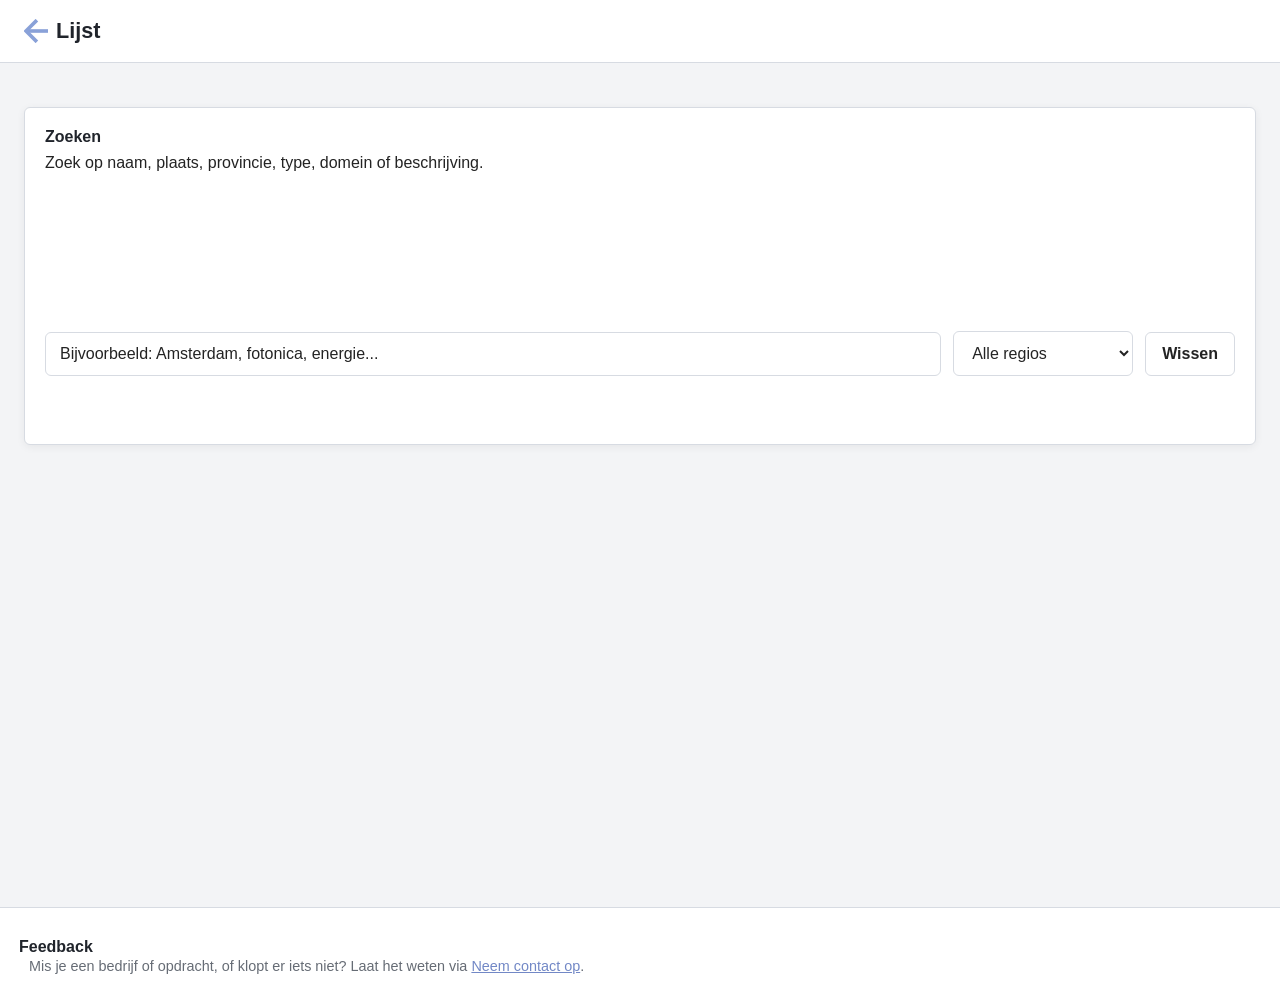
==== lijst.html @ fc984593 "Update logo, visuals and researchproject-env" ====
<!DOCTYPE html>
<html lang="nl">

<head>
  <meta charset="UTF-8">
  <meta name="viewport" content="width=device-width, initial-scale=1.0">
  <title>Stagebedrijven - Technische Natuurkunde</title>

  <link rel="stylesheet" href="css/style.css">
</head>

<body>

<header class="subpage-header">

  <a href="index.html" class="back-link">
    <img src="images/icons/left_arrow.svg"
         class="back-icon"
         alt=""
         width="26"
         height="26">

    <span>Lijst</span>
  </a>

</header>

<main class="info-page">

  <section class="info-card search-card">

    <div class="search-header">
      <h2>Zoeken</h2>
      <p>Zoek op naam, plaats, provincie, type, domein of beschrijving.</p>
    </div>

    <div class="search-row">

      <input
        type="text"
        id="zoekInput"
        class="search-input"
        placeholder="Bijvoorbeeld: Amsterdam, fotonica, energie..."
        autocomplete="off"
      >

      <select id="provincieFilter" class="search-select">
        <option value="">Alle regios</option>
      </select>

      <button id="resetZoekopdracht"
              class="search-reset-button"
              type="button">
        Wissen
      </button>

    </div>

  </section>

  <section id="zoekStatus"
           class="search-status"
           aria-live="polite"></section>

  <section id="domeinLijst"
           class="accordion"></section>

</main>

  <!-- <section class="info-card">

    <h2>Openstaande opdrachten</h2>

    <p>
      Op zoek naar een concrete stage- of afstudeeropdracht?
      Bekijk dan de opdrachtenpagina.
    </p>

    <div class="company-list-links">
      <a href="opdrachten.html">
        Bekijk openstaande opdrachten
      </a>
    </div>

  </section> -->

<footer>

  <div class="footer-section">
    <h3>Feedback</h3>

    <p>
      Mis je een bedrijf of opdracht, of klopt er iets niet?
      Laat het weten via
      <a href="mailto:j.busink@hva.nl">Neem contact op</a>.
    </p>
  </div>

</footer>

<script src="js/theme.js"></script>
<script src="js/lijst.js"></script>

</body>

</html>
---- css/style.css ----
/* =========================
   1. RESET / BASIS
   ========================= */

*,
*::before,
*::after {
  box-sizing: border-box;
}

html,
body {
  margin: 0;
  padding: 0;
  width: 100%;
  overflow-x: hidden;
}

img,
iframe,
video {
  display: block;
  max-width: 100%;
  height: auto;
}

/* =========================
   2. DESIGN TOKENS
   ========================= */

:root {

  /* Achtergronden */
  --bg-page: #f3f4f6;
  --bg-panel: #ffffff;
  --bg-soft: #f7f8fa;
  --bg-soft-2: #eef1f5;

  /* Links / kaarten */
  --bg-link: #e7ecfa;
  --bg-link-hover: #d7e1f8;

  /* Tekst */
  --text-main: #232323;
  --text-soft: #666c75;
  --text-heading: #20242b;

  /* Borders */
  --border: #d7dbe2;
  --border-soft: #e8ebef;

  /* Accent (HEPCON blauw) */
  --accent: #7288c6;
  --accent-hover: #5f76bb;

  /* Schaduw */
  --shadow-soft: 0 2px 8px rgba(0,0,0,0.06);

  --radius: 8px;
  --radius-lg: 10px;
}

body.dark-mode {

  /* Achtergronden */
  --bg-page: #1a1a1a;
  --bg-panel: #262626;
  --bg-soft: #2d2d2d;
  --bg-soft-2: #363636;

  /* Accentvlakken */
  --bg-link: #596fae;
  --bg-link-hover: #7086c5;

  /* Tekst */
  --text-main: #ececec;
  --text-soft: #aaaaaa;
  --text-heading: #ffffff;

  /* Borders */
  --border: #474747;
  --border-soft: #353535;

  /* Accent */
  --accent: #7288c6;
  --accent-hover: #8ca2de;

  --shadow-soft: none;
  
}
/* =========================
   3. PAGINA BASIS
   ========================= */

body {
  font-family: Arial, sans-serif;
  background: var(--bg-page);
  color: var(--text-main);
  transition: background 0.3s ease, color 0.3s ease;
}

a {
  color: inherit;
}

/* =========================
   4. HERBRUIKBARE BLOKKEN
   ========================= */

.panel-like {
  background: var(--bg-panel);
  border: 1px solid var(--border);
  box-shadow: var(--shadow-soft);
}

.info-card,
.sidepanel,
.accordion-item,
.hero-filters-inner,
.company-list-item {
  background: var(--bg-panel);
  border: 1px solid var(--border);
  box-shadow: var(--shadow-soft);
}

/* =========================
   5. HEADER / TOPBAR
   ========================= */

.topbar {
  padding: 12px 24px;
  background: linear-gradient(135deg, #171c3a, #242d5c);
  color: #ffffff;
}

.topbar-inner {
  display: flex;
  align-items: center;
  gap: 12px;
}

.topbar-text {
  min-width: 0;
}

.topbar-text h1 {
  margin: 0 0 4px;
  font-size: 1.2rem;
  font-weight: 700;
  line-height: 1.2;
}

.topbar-text p {
  margin: 0;
  font-size: 0.92rem;
  opacity: 0.92;
}

.dark-toggle {
  flex: 0 0 auto;
  margin: 0;
  padding: 8px 10px;
  border: 1px solid transparent;
  border-radius: 999px;
  background: transparent;
  /* color: #ffffff; */
  cursor: pointer;
  font-size: 1rem;
  transition: background 0.2s ease, transform 0.1s ease;
}

.dark-toggle:hover {
  background: rgba(255, 255, 255, 0.18);
  transform: scale(1.05);
}

.page-tabs {
  margin-left: auto;
  display: flex;
  flex-wrap: wrap;
  gap: 10px;
}

.tab-button {
  display: inline-block;
  padding: 8px 14px;
  border: 1px solid transparent;
  border-radius: 8px;
  background: transparent;
  color: #ffffff;
  text-decoration: none;
  font-size: 0.92rem;
  font-weight: 600;
  transition: background 0.15s ease, border-color 0.15s ease, color 0.15s ease;
}

.tab-button:hover {
  background: rgba(255, 255, 255, 0.16);
}

.tab-button.active {
  background: #ffffff;
  color: #25167a;
  border-color: #ffffff;
}

/* =========================
   6. FILTERS
   ========================= */

.hero-filters-inner {
  display: grid;
  grid-template-columns: minmax(220px, 360px) minmax(220px, 280px);
  gap: 18px 24px;
  padding: 10px;
  align-items: start;
}

.filter-group {
  min-width: 0;
}

.filter-group-type {
  grid-column: 1;
  grid-row: 1;
}

.filter-group-provincie {
  grid-column: 2;
  grid-row: 1;
  justify-self: end;
  width: 100%;
  max-width: 280px;
  min-width: 0;
}

.filter-group-tags {
  grid-column: 1 / -1;
  grid-row: 2;
  padding-bottom: 10px;
  min-width: 0;
}

.filter-group select {
  width: 100%;
  max-width: 100%;
  padding: 10px 12px;
  border-radius: 6px;
  border: 1px solid var(--border);
  background: var(--bg-panel);
  color: var(--text-main);
  font: inherit;
  box-sizing: border-box;
}

.filter-group select:focus {
  outline: none;
  border-color: var(--accent);
  box-shadow: 0 0 0 3px rgba(81, 99, 216, 0.18);
}

.tag-filter-row {
  display: flex;
  align-items: flex-start;
  gap: 16px;
  min-width: 0;
}

.filter-actions-column {
  display: flex;
  flex-direction: column;
  gap: 8px;
  flex: 0 0 auto;
}

.tag-filter-list {
  display: flex;
  flex: 1 1 auto;
  flex-wrap: wrap;
  gap: 10px 12px;
  min-width: 0;
}

.tag-filter-option {
  display: inline-flex;
  align-items: center;
  gap: 6px;
  padding: 4px 10px;
  border: 1px solid var(--border);
  border-radius: 6px;
  background: var(--bg-soft);
  color: var(--text-main);
  cursor: pointer;
  font-size: 0.8rem;
  line-height: 1.2;
  max-width: 100%;
  box-sizing: border-box;
}

.tag-filter-option:hover {
  background: var(--bg-link);
}

.tag-filter-option input {
  margin: 0;
  flex: 0 0 auto;
}

button.tag-filter-option {
  appearance: none;
  -webkit-appearance: none;
  font: inherit;
}

#favorietenFilter.active {
  background: var(--accent);
  color: #ffffff;
  border-color: var(--accent);
}

.favoriet-knop {
  background: var(--bg-link);
  color: var(--text-main);
  border: 1px solid var(--border);
  border-radius: 6px;
  padding: 10px 12px;
  cursor: pointer;
  font-weight: 600;
  transition: background 0.15s ease;
}

.favoriet-knop:hover {
  background: var(--bg-link-hover);
}

.favorieten-lijst {
  padding: 20px;
  border-top: 1px solid var(--border);
  background: var(--bg-panel);
}

.favorieten-lijst h2 {
  margin-bottom: 12px;
  color: var(--text-heading);
}

/* =========================
   MOBIEL / TABLET
   ========================= */

@media (max-width: 900px) {
  .hero-filters-inner {
    grid-template-columns: 1fr;
    gap: 16px;
  }

  .filter-group-type,
  .filter-group-provincie,
  .filter-group-tags {
    grid-column: 1;
    width: 100%;
    max-width: 100%;
    justify-self: stretch;
  }

  .filter-group-type {
    grid-row: 1;
  }

  .filter-group-provincie {
    grid-row: 2;
  }

  .filter-group-tags {
    grid-row: 3;
  }

  .tag-filter-row {
    flex-direction: column;
    align-items: stretch;
    gap: 12px;
  }

  .filter-actions-column {
    flex-direction: row;
    flex-wrap: wrap;
    width: 100%;
  }

  .filter-actions-column .tag-filter-option {
    flex: 1 1 160px;
    justify-content: center;
  }

  .tag-filter-list {
    width: 100%;
  }
}

@media (max-width: 600px) {
  .hero-filters-inner {
    padding: 8px;
    gap: 14px;
  }

  .filter-actions-column {
    flex-direction: column;
  }

  .filter-actions-column .tag-filter-option {
    width: 100%;
    flex: 1 1 auto;
    justify-content: center;
  }

  .tag-filter-option {
    white-space: normal;
    word-break: break-word;
  }
}
/* =========================
   7. HOOFDLAYOUT
   ========================= */

.content-layout {
  display: grid;
  grid-template-columns: 2fr 1fr;
  height: calc(100vh - 136px);
}

.map-wrapper {
  min-width: 0;
}

#map {
  width: 100%;
  height: 100%;
}

/* =========================
   8. SIDEPANEL / BEDRIJFSINFO
   ========================= */

.sidepanel {
  padding: 22px;
  border-left: 1px solid var(--border);
  overflow-y: auto;
}

.sidepanel-placeholder h2,
.company-header h2 {
  margin: 0 0 8px;
  font-size: 1.2rem;
  color: var(--text-heading);
}

.sidepanel-placeholder p,
.company-section-inner p,
.info-card p,
.info-card li {
  line-height: 1.6;
  color: var(--text-soft);
}

.company-header {
  margin-bottom: 18px;
}

.company-subtitle {
  color: var(--text-soft);
  font-size: 0.95rem;
}

.company-meta {
  display: grid;
  gap: 8px;
  margin-bottom: 18px;
}

.company-meta-item {
  padding: 10px 12px;
  border: 1px solid var(--border-soft);
  border-radius: 6px;
  background: var(--bg-soft);
  font-size: 0.95rem;
}

.company-section {
  margin-bottom: 16px;
  padding: 1px;
  border-radius: 6px;
  background: var(--bg-soft-2);
}

.company-section-inner {
  padding: 14px 16px;
  border-radius: 6px;
  background: var(--bg-panel);
}

.company-section-inner h3,
.info-card h2,
.info-card h3 {
  margin: 0 0 8px;
  font-size: 1rem;
  color: var(--text-heading);
}

.company-section-inner p {
  margin: 0;
}

.company-links {
  display: flex;
  flex-direction: column;
  gap: 10px;
}

.company-links a,
.company-list-links a {
  display: inline-block;
  padding: 10px 12px;
  border-radius: 6px;
  background: var(--bg-link);
  color: var(--text-main);
  text-decoration: none;
  font-size: 0.95rem;
  font-weight: 600;
  transition: background 0.15s ease;
}

.company-links a:hover,
.company-list-links a:hover {
  background: var(--bg-link-hover);
}
.company-list-item-header {
  display: flex;
  align-items: center;
  gap: 10px;
}

.favoriet-icoon {
  background: transparent !important;
  border: transparent !important;
  box-shadow: transparent !important;

  font-size: 1.6rem;   /* groter */
  width: 12px !important;
  height: 12px !important;

  display: flex;
  align-items: center;
  justify-content: center;

  cursor: pointer;
  padding: 0;
}

.company-list-item-header > div {
  flex: 1;
}

.marker-tooltip {
  font-size: 0.85rem;
  line-height: 1.35;
}

.leaflet-tooltip {
  border: 1px solid var(--border);
  border-radius: 10px;
  background: var(--bg-panel);
  color: var(--text-main);
  box-shadow: var(--shadow-soft);
  padding: 8px 10px;
}
/* =========================
   9. INFO PAGINA
   ========================= */

.hidden-view {
  display: none;
}

.info-page {
  display: grid;
  gap: 18px;
  min-height: calc(100vh - 96px);
  padding: 24px;
  background: var(--bg-page);
}

.info-card {
  padding: 20px;
  border-radius: 6px;
}

/* =========================
   10. ACCORDION
   ========================= */

.accordion {
  display: grid;
  gap: 14px;
}

.accordion-item {
  border-radius: 6px;
  overflow: hidden;
}

.accordion-item summary {
  position: relative;
  padding: 16px 18px;
  list-style: none;
  cursor: pointer;
  background: var(--bg-panel);
  color: var(--text-heading);
  font-size: 1rem;
  font-weight: 700;
}

.accordion-item summary::-webkit-details-marker {
  display: none;
}

.accordion-item summary::after {
  content: "+";
  position: absolute;
  top: 50%;
  right: 18px;
  transform: translateY(-50%);
  color: var(--accent);
  font-size: 1.2rem;
  font-weight: 700;
}

.accordion-item[open] summary::after {
  content: "−";
}

.accordion-content {
  padding: 14px 18px 18px;
  background: var(--bg-soft);
}

.accordion-content p,
.accordion-content li {
  color: var(--text-soft);
  line-height: 1.6;
}

.accordion-content ul {
  margin: 0;
  padding-left: 20px;
}

/* =========================
   11. LIJSTWEERGAVE
   ========================= */
.search-card {
  display: grid;
  gap: 14px;
}

.search-header h2 {
  margin-bottom: 4px;
}

.search-header p {
  margin: 0;
  color: var(--text-muted);
}

.search-row {
  display: flex;
  gap: 12px;
  align-items: center;
  flex-wrap: wrap;
}

.search-input {
  flex: 1 1 320px;
  min-width: 220px;
  padding: 12px 14px;
  border: 1px solid var(--border);
  border-radius: 6px;
  background: var(--bg-panel);
  color: var(--text-main);
  font: inherit;
  box-sizing: border-box;
}

.search-input::placeholder {
  color: var(--text-muted);
}

.search-input:focus {
  outline: none;
  border-color: var(--accent);
  box-shadow: 0 0 0 3px rgba(80, 110, 255, 0.12);
}

.search-reset-button {
  padding: 12px 16px;
  border: 1px solid var(--border);
  border-radius: 6px;
  background: var(--bg-panel);
  color: var(--text-main);
  font: inherit;
  font-weight: 600;
  cursor: pointer;
  transition: background 0.2s ease, border-color 0.2s ease, transform 0.2s ease;
}

.search-reset-button:hover {
  background: var(--bg-soft);
  border-color: var(--accent);
}

.search-reset-button:active {
  transform: translateY(1px);
}

.search-status {
  margin-bottom: 4px;
}

.company-list-empty {
  color: var(--text-muted);
}

.site-footer {
  margin-top: 40px;
  border-top: 1px solid var(--border);
  background: var(--bg-panel);
}

.footer-content {
  max-width: 1100px;
  margin: 0 auto;
  padding: 24px 20px 36px;
}

.footer-section h3 {
  margin-top: 0;
  margin-bottom: 8px;
  color: var(--text-heading);
}

.footer-section p {
  margin: 0;
  color: var(--text-main);
}

.footer-section a {
  color: var(--accent);
}


@media (max-width: 700px) {
  .search-input,
  .search-select,
  .search-reset-button {
    width: 100%;
  }
}

.search-select {
  padding: 12px 14px;
  border: 1px solid var(--border);
  border-radius: 6px;
  background: var(--bg-panel);
  color: var(--text-main);
  font: inherit;
  min-width: 180px;
  box-sizing: border-box;
}

.search-select:focus {
  outline: none;
  border-color: var(--accent);
  box-shadow: 0 0 0 3px rgba(80, 110, 255, 0.12);
}

.company-list {
  display: grid;
  gap: 14px;
}

.company-list-item {
  padding: 14px 16px;
  border-radius: 6px;
}

.company-list-item-header {
  margin-bottom: 8px;
}

.company-list-item h3 {
  margin: 0 0 4px;
  font-size: 1rem;
  color: var(--text-heading);
}

.company-list-place {
  font-size: 0.92rem;
  color: var(--text-soft);
}

.company-list-item p {
  margin: 0 0 10px;
  color: var(--text-soft);
  line-height: 1.6;
}

.company-list-links a {
  font-size: 0.9rem;
  padding: 8px 10px;
}

/* =========================
   12. FOOTER
   ========================= */

footer,
.footer {
  margin-top: 20px;
  padding: 30px 14px;
  background: var(--bg-panel);
  border-top: 1px solid var(--border);
}

.footer-inner {
  display: grid;
  gap: 4px;
}

.footer-section h3 {
  margin: 0 0 2px;
  padding: 0 5px;
  font-size: 1rem;
}

.footer-section p,
.footer-section li {
  padding: 0 15px;
  font-size: 0.9rem;
  color: var(--text-soft);
}

/* =========================
   13. MARKER CLUSTERS
   ========================= */
/* =========================
   13. MARKER CLUSTERS
   ========================= */

.marker-cluster-small {
  background-color: rgba(81, 99, 216, 0.20);
}

.marker-cluster-small div {
  background-color: #5163d8;
  color: #ffffff;
}

.marker-cluster-medium {
  background-color: rgba(81, 99, 216, 0.28);
}

.marker-cluster-medium div {
  background-color: #6b7bf0;
  color: #ffffff;
}

.marker-cluster-large {
  background-color: rgba(60, 70, 140, 0.35);
}

.marker-cluster-large div {
  background-color: #37418d;
  color: #ffffff;
}

.marker-cluster div {
  border-radius: 6px;
  font-weight: 600;
}

/* =========================
   14. DARK MODE - COMPONENTEN
   ========================= */

body.dark-mode .topbar {
  background: linear-gradient(135deg, #171c3a, #242d5c);
}

body.dark-mode .tab-button {
  background: rgba(255, 255, 255, 0.04);
  border-color: rgba(140, 156, 220, 0.20);
  color: var(--text-main);
}

body.dark-mode .tab-button.active {
  background: var(--accent);
  border-color: var(--accent);
  color: #ffffff;
}

body.dark-mode .filter-group label {
  color: var(--text-main);
}

body.dark-mode .filter-group select {
  background: #1a1f2d;
  color: #ffffff;
  border-color: rgba(255, 255, 255, 0.18);
}

body.dark-mode .tag-filter-option {
  background: #1a1f2d;
  border-color: rgba(140, 156, 220, 0.14);
  color: #ffffff;
}

body.dark-mode .hero-filters-inner {
  background: #141822;
}

body.dark-mode .tag-filter-option:hover {
  background: #20283a;
}

body.dark-mode .tag-filter-option input {
  accent-color: #8f8c94;
}

body.dark-mode .accordion-item summary {
  background: var(--bg-soft-2);
  color: var(--text-heading);
}

body.dark-mode .accordion-content {
  background: var(--bg-panel);
}

body.dark-mode .company-links a,
body.dark-mode .company-list-links a,
body.dark-mode a {
  color: #ffffff;
}

body.dark-mode .company-links a:hover,
body.dark-mode .company-list-links a:hover,
body.dark-mode a:hover {
  color: rgba(255, 255, 255, 0.82);
}

body.dark-mode .dark-toggle {
  background: transparent;
  border-color:transparent;
}

body.dark-mode .dark-toggle:hover {
  background: rgba(255, 255, 255, 0.16);
}

body.dark-mode button,
body.dark-mode .button,
body.dark-mode #resetFilters {
  background: var(--accent);
  color: #ffffff;
  border: 1px solid rgba(255, 255, 255, 0.14);
}

body.dark-mode button:hover,
body.dark-mode .button:hover,
body.dark-mode #resetFilters:hover {
  background: var(--accent-hover);
}

body.dark-mode .marker-cluster-small {
  background-color: rgba(81, 99, 216, 0.20);
}

body.dark-mode .marker-cluster-small div {
  background-color: #5163d8;
  color: #ffffff;
}

body.dark-mode .marker-cluster-medium {
  background-color: rgba(81, 99, 216, 0.28);
}

body.dark-mode .marker-cluster-medium div {
  background-color: #6073e7;
  color: #ffffff;
}

body.dark-mode .marker-cluster-large {
  background-color: rgba(43, 55, 120, 0.34);
}

body.dark-mode .marker-cluster-large div {
  background-color: #37418d;
  color: #ffffff;
}

body.dark-mode #map {
  filter: brightness(1.08);
}

/* =========================
   15. DARK MODE - LEAFLET
   ========================= */

body.dark-mode #map {
  filter: brightness(1.05) contrast(1.02);
}

body.dark-mode .leaflet-bar {
  border: 1px solid var(--border);
  box-shadow: 0 4px 14px rgba(0, 0, 0, 0.35);
}

body.dark-mode .leaflet-bar a:first-child {
  border-bottom: 1px solid var(--border);
}

body.dark-mode .leaflet-bar a:last-child {
  border-top: none;
}

body.dark-mode .leaflet-control-zoom a,
body.dark-mode .leaflet-bar a {
  background-color: var(--bg-panel);
  color: var(--text-main);
  border-color: var(--border);
}

body.dark-mode .leaflet-control-zoom a:hover,
body.dark-mode .leaflet-bar a:hover {
  background-color: var(--bg-soft);
  color: var(--text-main);
}

body.dark-mode .leaflet-control-zoom-in,
body.dark-mode .leaflet-control-zoom-out {
  font-weight: 700;
}

.tab-button {
  display: inline-flex;
  align-items: center;
  gap: 6px;
  transition: background 0.15s ease, color 0.15s ease;
}

.tab-button.active {
  background: #ffffff;
  color: #25167a;
  border-color: #ffffff;
}

/* belangrijk voor SVG */
.tab-button .tab-icon {
  fill: currentColor;
}

.tab-icon {
  width: 26px;
  height: 26px;
  fill: currentColor;
  flex-shrink: 0;
}

.tab-button:hover .tab-icon {
  transform: translateY(-2px);
}

.tab-icon {
  transition: transform 0.15s ease;
}
/* =========================
   16. RESPONSIVE
   ========================= */

@media (max-width: 720px) {
  .topbar {
    padding: 12px 16px;
  }

  .topbar-inner {
    flex-direction: column;
    align-items: stretch;
    gap: 14px;
  }

  .dark-toggle {
    align-self: flex-start;
  }

  .page-tabs {
    margin-left: 0;
    gap: 8px;
  }

  .tab-button {
    flex: 1 1 calc(50% - 8px);
    text-align: center;
  }

  .hero-filters {
    padding: 16px;
  }

  .hero-filters-inner {
    padding: 16px;
  }

  .filter-group {
    min-width: 0;
  }

  .tag-filter-row {
    flex-direction: column;
    align-items: stretch;
    gap: 12px;
  }

  .filter-actions,
  #resetFilters {
    width: 100%;
  }

  .content-layout {
    grid-template-columns: 1fr;
    grid-template-rows: 52vh auto;
    height: auto;
  }

  #map {
    height: 52vh;
  }

  .sidepanel {
    border-left: none;
    border-top: 1px solid var(--border);
  }

  .info-page {
    padding: 16px;
  }
}

/* =========================
   17. OPDRACHTENPAGINA
   ========================= */

.assignment-list {
  display: grid;
  gap: 16px;
}

.assignment-card {
  padding: 18px 20px;
  border-radius: 6px;
  background: var(--bg-panel);
  border: 1px solid var(--border);
  box-shadow: var(--shadow-soft);
}

.assignment-card h3 {
  margin: 0 0 6px;
  color: var(--text-heading);
  font-size: 1.05rem;
}

.assignment-subtitle {
  margin-bottom: 12px;
  color: var(--text-soft);
  font-size: 0.92rem;
}

.assignment-description {
  margin: 0 0 14px;
  color: var(--text-soft);
  line-height: 1.6;
}

.assignment-meta {
    display: grid;
    grid-template-columns: 2fr 1fr 1fr;
    gap: 1rem;
    margin: 1rem 0;
}

.assignment-meta-item {
  padding: 10px 12px;
  border-radius: 6px;
  line-height: 1.6;
  background: var(--bg-soft);
  border: 1px solid var(--border-soft);
  color: var(--text-main);
  font-size: 0.92rem;
}

.assignment-keywords {
  display: flex;
  flex-wrap: wrap;
  gap: 8px;
  margin-top: 14px;
}

.assignment-keyword {
  padding: 5px 10px;
  border-radius: 999px;
  background: var(--bg-link);
  border: 1px solid var(--border);
  color: var(--text-main);
  font-size: 0.82rem;
  font-weight: 600;
}

.assignment-status {
  display: inline-block;
  margin-top: 10px;
  padding: 5px 10px;
  border-radius: 999px;
  background: var(--accent);
  color: #ffffff;
  font-size: 0.8rem;
  font-weight: 700;
  text-transform: uppercase;
}

body.dark-mode .assignment-card {
  background: var(--bg-panel);
}

body.dark-mode .assignment-meta-item {
  background: var(--bg-soft);
  border-color: var(--border);
}

body.dark-mode .assignment-keyword {
  background: var(--bg-link);
  border-color: var(--border);
  color: #ffffff;
}

/* =========================
   PAGINANAVIGATIE
   ========================= */

.page-back {
    margin-bottom: 24px;
}

.back-link {
    display: inline-flex;
    align-items: center;
    gap: 10px;

    color: var(--text-heading);
    text-decoration: none;

    font-size: 1.35rem;
    font-weight: 700;

    transition: color .15s ease;
}

.back-link:hover {
    color: var(--accent);
}

.back-arrow {
    font-size: 1.7rem;
    line-height: 1;
}

/* =========================
   SUBPAGINA HEADER
   ========================= */

.subpage-header {
    display: flex;
    align-items: center;

    padding: 18px 24px;

    margin-bottom: 20px;

    background: var(--bg-panel);

    border-bottom: 1px solid var(--border);
}

.back-link {
  display: inline-flex;
  align-items: center;
  gap: 8px;

  color: var(--text-heading);
  text-decoration: none;

  font-size: 1.35rem;
  font-weight: 700;

  transition: color 0.15s ease;
}

.back-link:hover {
  color: var(--accent);
}

.back-icon {
  width: 24px;
  height: 24px;
  transition: transform 0.15s ease;
}

.back-link:hover .back-icon {
  transform: translateX(-2px);
}

/* =========================
   SIDEBAR MENU
   ========================= */

.menu-overlay {
  position: fixed;
  inset: 0;
  z-index: 90;

  display: none;

  background: rgba(0, 0, 0, 0.35);
}

.menu-overlay.open {
  display: block;
}

.side-menu {
  position: fixed;
  top: 0;
  left: 0;
  z-index: 100;

  width: min(320px, 85vw);
  height: 100vh;

  padding: 22px;

  background: var(--bg-panel);
  border-right: 1px solid var(--border);
  box-shadow: var(--shadow-soft);

  transform: translateX(-100%);
  transition: transform 0.2s ease;
}

.side-menu.open {
  transform: translateX(0);
}

.menu-close {
  position: absolute;
  top: 14px;
  right: 14px;

  width: 36px;
  height: 36px;

  border: 1px solid var(--border);
  border-radius: 50%;

  background: var(--bg-soft);
  color: var(--text-heading);

  font-size: 1.4rem;
  line-height: 1;

  cursor: pointer;
}

.side-menu h2 {
  margin: 0 0 22px;
  color: var(--text-heading);
  font-size: 1.3rem;
}

.side-menu-links {
  display: grid;
  gap: 10px;
}

.side-menu-links a {
  display: block;

  padding: 12px 14px;

  border-radius: 6px;
  background: var(--bg-soft);

  color: var(--text-main);
  text-decoration: none;
  font-weight: 600;
}

.side-menu-links a:hover {
  background: var(--bg-link-hover);
  color: var(--accent);
}
.homebar-left h1 {
  margin: 0;
  color: var(--text-heading);
  font-size: 1.35rem;
}

.menu-toggle {
  width: 42px;
  height: 42px;

  display: inline-flex;
  flex-direction: column;
  justify-content: center;
  gap: 5px;

  padding: 0 10px;

  background: var(--bg-panel);
  border: 1px solid var(--border);
  border-radius: 50%;

  cursor: pointer;
}

.menu-toggle span {
  display: block;
  height: 2px;
  width: 100%;

  background: var(--text-heading);
  border-radius: 999px;
}

.home-menu {
  display: none;

  padding: 8px 24px 18px;

  background: var(--bg-panel);
  border-top: 1px solid var(--border-soft);
}

.home-menu.open {
  display: grid;
  gap: 10px;
}

.home-menu a {
  display: block;

  padding: 12px 14px;

  border-radius: 6px;
  background: var(--bg-soft);

  color: var(--text-main);
  text-decoration: none;
  font-weight: 600;
}

.home-menu a:hover {
  background: var(--bg-link-hover);
  color: var(--accent);
}

.side-menu-links a {
    display: flex;
    align-items: center;
    gap: 12px;

    padding: 12px 14px;

    border-radius: 6px;

    background: var(--bg-soft);

    color: var(--text-main);
    text-decoration: none;
    font-weight: 600;

    transition: background .15s ease, color .15s ease;
}

.side-menu-links a:hover {
    background: var(--bg-link-hover);
    color: var(--accent);
}

.side-menu-icon {
    width: 22px;
    height: 22px;

    flex-shrink: 0;
}

.side-menu-links a.active {
    background: var(--accent);
    color: white;
}

.side-menu-links a.active img {
    filter: brightness(0) invert(1);
}

/* =========================
   HOMEBAR UITLIJNING
   ========================= */

.homebar-inner {
  display: flex;
  align-items: center;
  justify-content: space-between;
  gap: 16px;

  padding: 14px 24px;
}

.homebar-left {
  display: flex;
  align-items: center;
  gap: 12px;
  min-width: 0;
}

.homebar-left h1 {
  margin: 0;
  line-height: 1;
  color: var(--text-heading);
  font-size: 1.35rem;
}

.homebar .dark-toggle {
  display: inline-flex;
  align-items: center;
  justify-content: center;

  width: 42px;
  height: 42px;

  padding: 0;
  margin: 0;

  flex: 0 0 auto;
}

.homebar .dark-toggle img {
  width: 30px;
  height: 30px;
}

.menu-toggle {
  display: inline-flex;
  align-items: center;
  justify-content: center;
  flex-direction: column;

  width: 42px;
  height: 42px;

  padding: 0;
  margin: 0;

  flex: 0 0 auto;
}

.menu-toggle span {
  width: 20px;
  height: 2px;
}

/* =========================
   18. GIREP / HEPCON DARK MODE
   ========================= */

body.dark-mode {
  --bg-page: #121212;
  --bg-panel: #1e1e1e;
  --bg-soft: #252525;
  --bg-soft-2: #2e2e2e;
  --bg-link: #899cd2;
  --bg-link-hover: #899cd2;

  --text-main: #eaeaea;
  --text-soft: #a1a1a1;
  --text-muted: #777777;
  --text-heading: #ffffff;

  --border: #3a3a3a;
  --border-soft: #2e2e2e;

  --accent: #899cd2;
  --accent-hover: #899cd2;

  --shadow-soft: none;
}

/* panelen in dark mode */
body.dark-mode .info-card,
body.dark-mode .sidepanel,
body.dark-mode .accordion-item,
body.dark-mode .hero-filters-inner,
body.dark-mode .company-list-item,
body.dark-mode .assignment-card,
body.dark-mode .favorieten-lijst,
body.dark-mode .subpage-header,
body.dark-mode .homebar,
body.dark-mode .side-menu {
  background: var(--bg-panel);
  border: 1px solid var(--border);
  box-shadow: none;
}

/* headers */
body.dark-mode .homebar,
body.dark-mode .subpage-header {
  border-left: none;
  border-right: none;
  border-top: none;
  border-radius: 0;
}

/* typografie */
body.dark-mode .homebar-left h1,
body.dark-mode .back-link,
body.dark-mode .side-menu h2,
body.dark-mode .info-card h2,
body.dark-mode .accordion-item summary,
body.dark-mode .company-list-item h3,
body.dark-mode .assignment-card h3 {
  color: var(--text-heading);
}

/* knoppen en links */
body.dark-mode .company-links a,
body.dark-mode .company-list-links a,
body.dark-mode .home-menu a,
body.dark-mode .side-menu-links a,
body.dark-mode .search-reset-button,
body.dark-mode .favoriet-knop,
body.dark-mode .tag-filter-option {
  background: var(--bg-soft);
  color: var(--text-main);
  border: 1px solid var(--border);
}

body.dark-mode .company-links a:hover,
body.dark-mode .company-list-links a:hover,
body.dark-mode .home-menu a:hover,
body.dark-mode .side-menu-links a:hover,
body.dark-mode .search-reset-button:hover,
body.dark-mode .favoriet-knop:hover,
body.dark-mode .tag-filter-option:hover {
  background: var(--bg-link-hover);
  color: #ffffff;
}

/* actieve menu-link */
body.dark-mode .side-menu-links a.active {
  background: var(--accent);
  color: #ffffff;
}

body.dark-mode .side-menu-links a.active img {
  filter: brightness(0) invert(1);
}

/* inputs/selects */
body.dark-mode .search-input,
body.dark-mode .search-select,
body.dark-mode .filter-group select {
  background: var(--bg-panel);
  color: var(--text-main);
  border: 1px solid var(--border);
}

body.dark-mode .search-input::placeholder {
  color: var(--text-muted);
}

body.dark-mode .search-input:focus,
body.dark-mode .search-select:focus,
body.dark-mode .filter-group select:focus {
  border-color: var(--accent);
  box-shadow: 0 0 0 3px rgba(111, 139, 214, 0.22);
}

/* accordion */
body.dark-mode .accordion-content {
  background: var(--bg-soft);
}

body.dark-mode .accordion-item summary::after {
  color: var(--accent);
}

/* opdrachten */
body.dark-mode .assignment-meta-item {
  background: var(--bg-soft);
  border: 1px solid var(--border-soft);
}

body.dark-mode .assignment-keyword {
  background: var(--bg-link);
  border: 1px solid var(--border);
  color: #ffffff;
}

body.dark-mode .assignment-status {
  background: var(--accent);
  color: #ffffff;
}

/* hamburger */
body.dark-mode .menu-toggle {
  background: transparent;
  border: none;
}

body.dark-mode .menu-toggle span {
  background: var(--accent);
}

/* dark mode knop */
body.dark-mode .dark-toggle {
  background: transparent;
  border: none;
}

body.dark-mode .dark-toggle:hover {
  background: var(--bg-soft);
}

/* sidebar overlay */
body.dark-mode .menu-overlay {
  background: rgba(0, 0, 0, 0.55);
}

body.dark-mode .menu-close {
  background: var(--bg-soft);
  color: var(--text-heading);
  border: 1px solid var(--border);
}

/* footer */
body.dark-mode footer,
body.dark-mode .footer {
  background: var(--bg-panel);
  border-top: 1px solid var(--border);
}

/* kaart clusters */
body.dark-mode .marker-cluster-small div,
body.dark-mode .marker-cluster-medium div,
body.dark-mode .marker-cluster-large div {
  background-color: var(--accent);
  color: #ffffff;
}
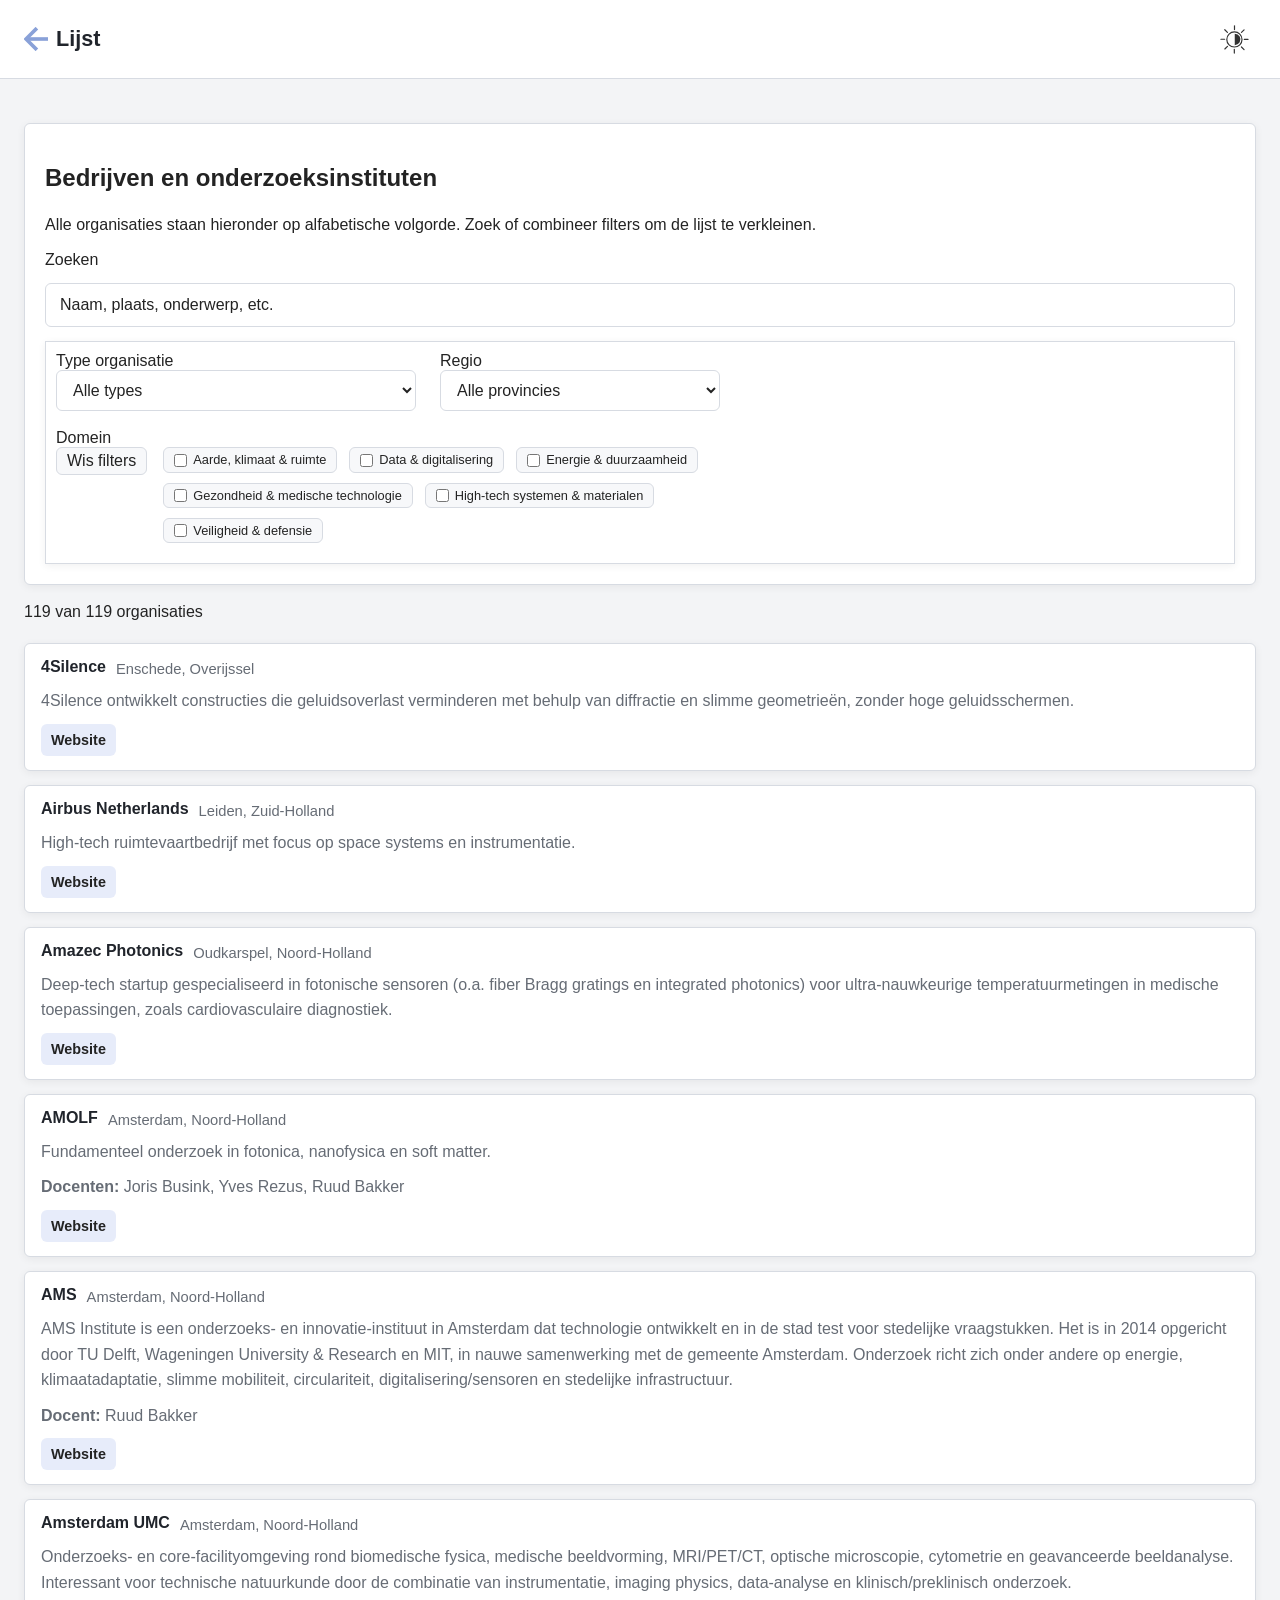
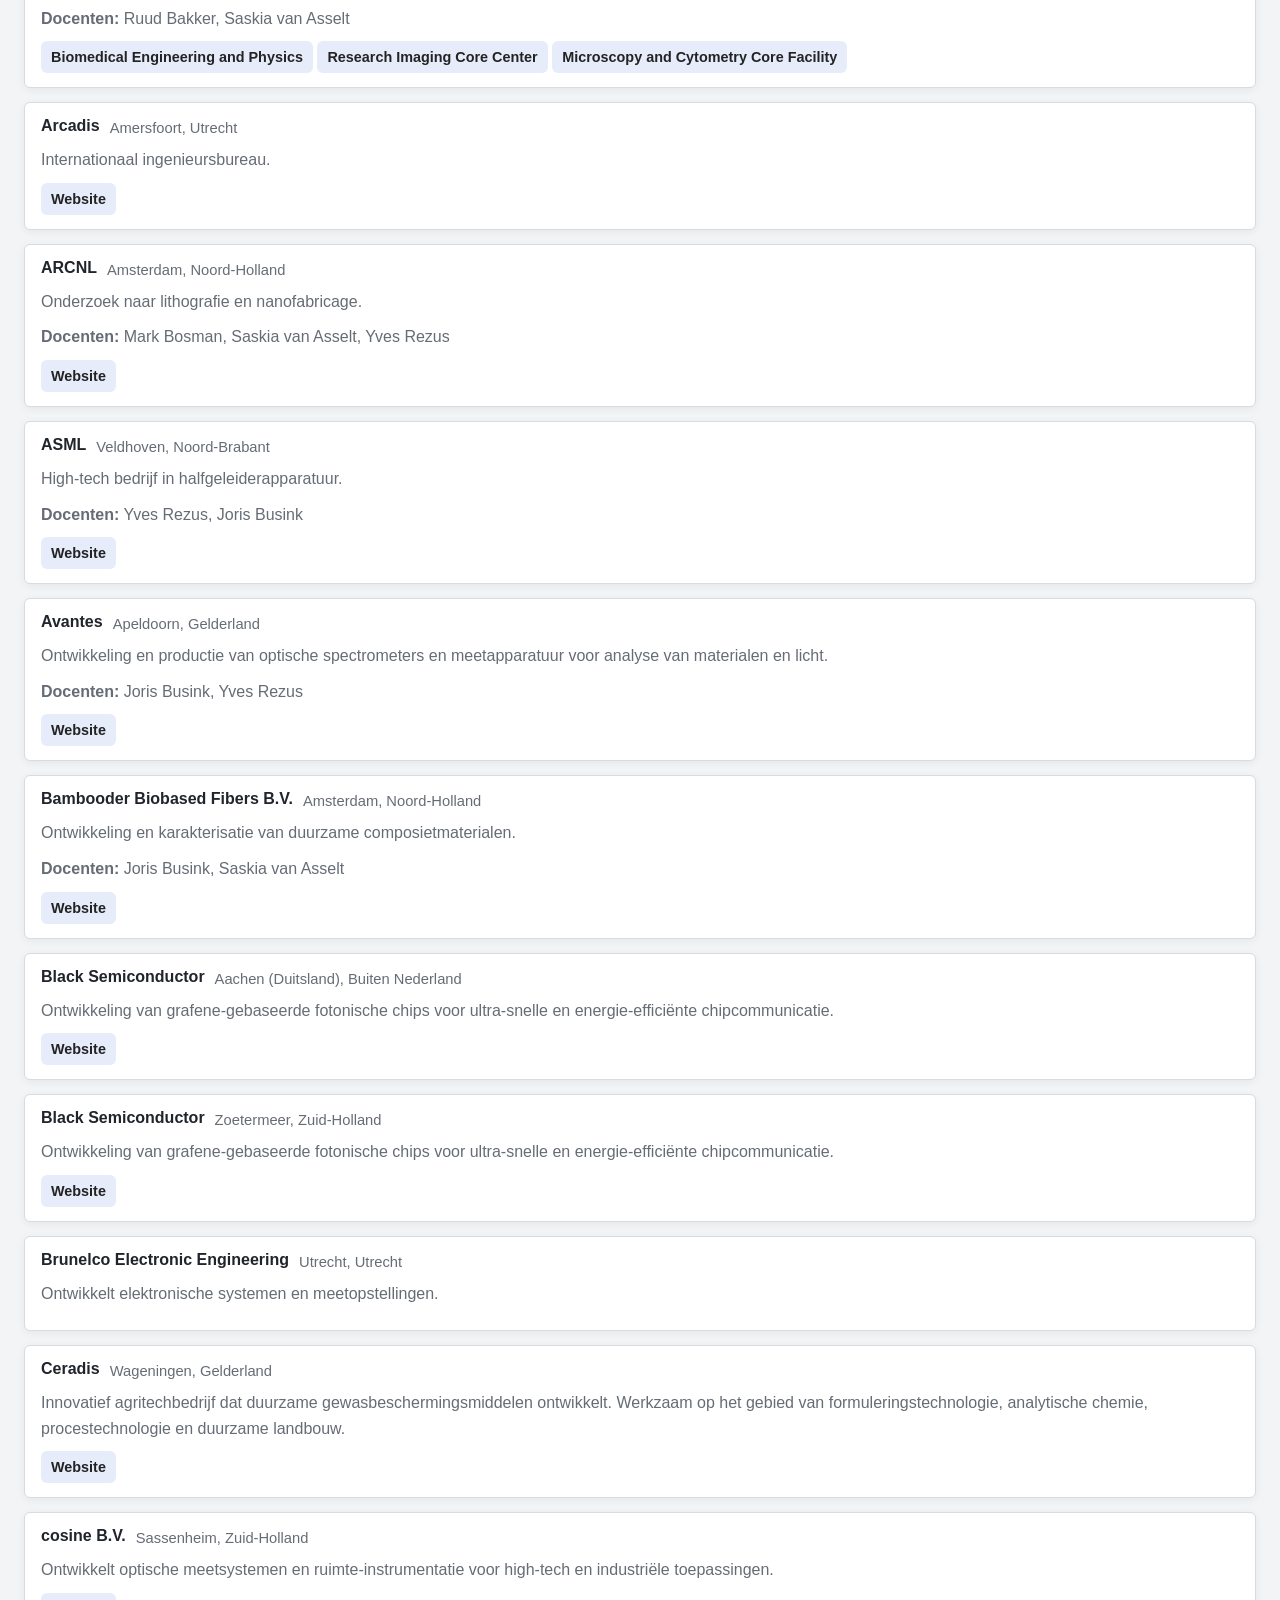
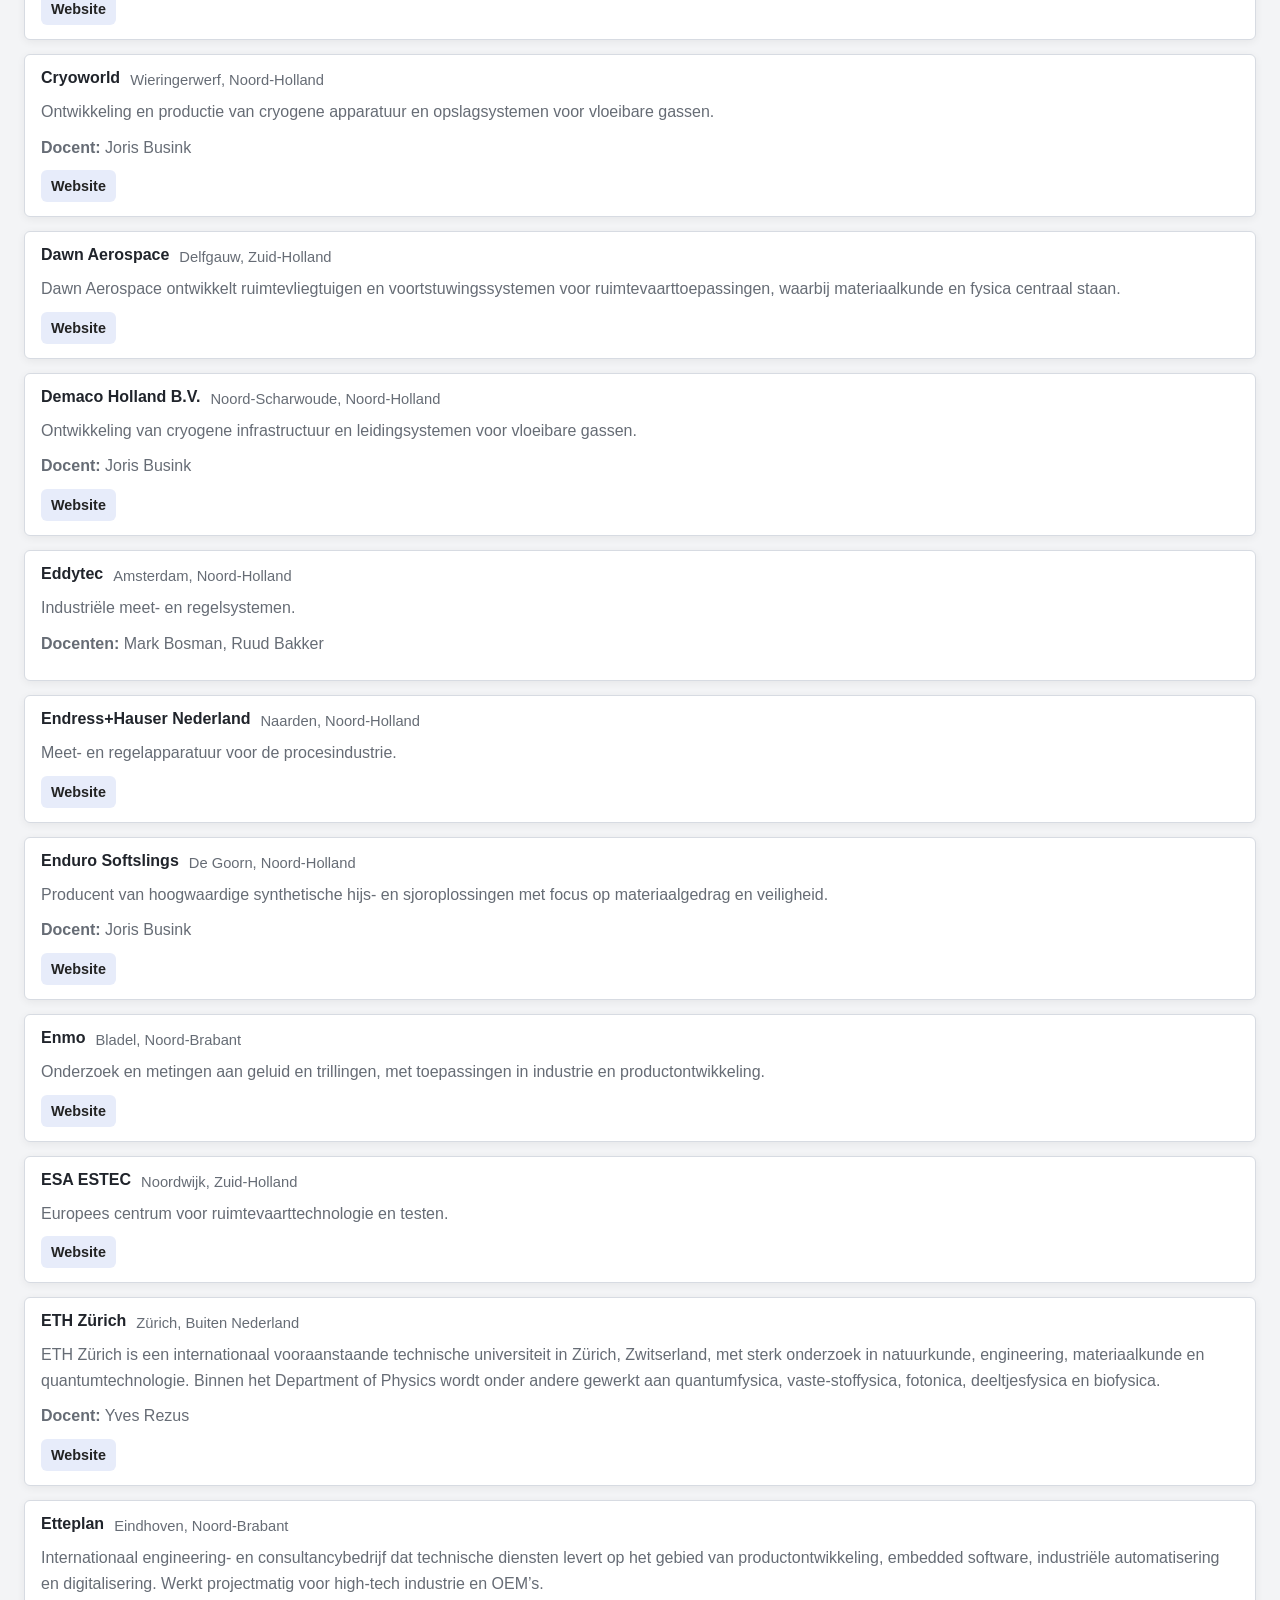
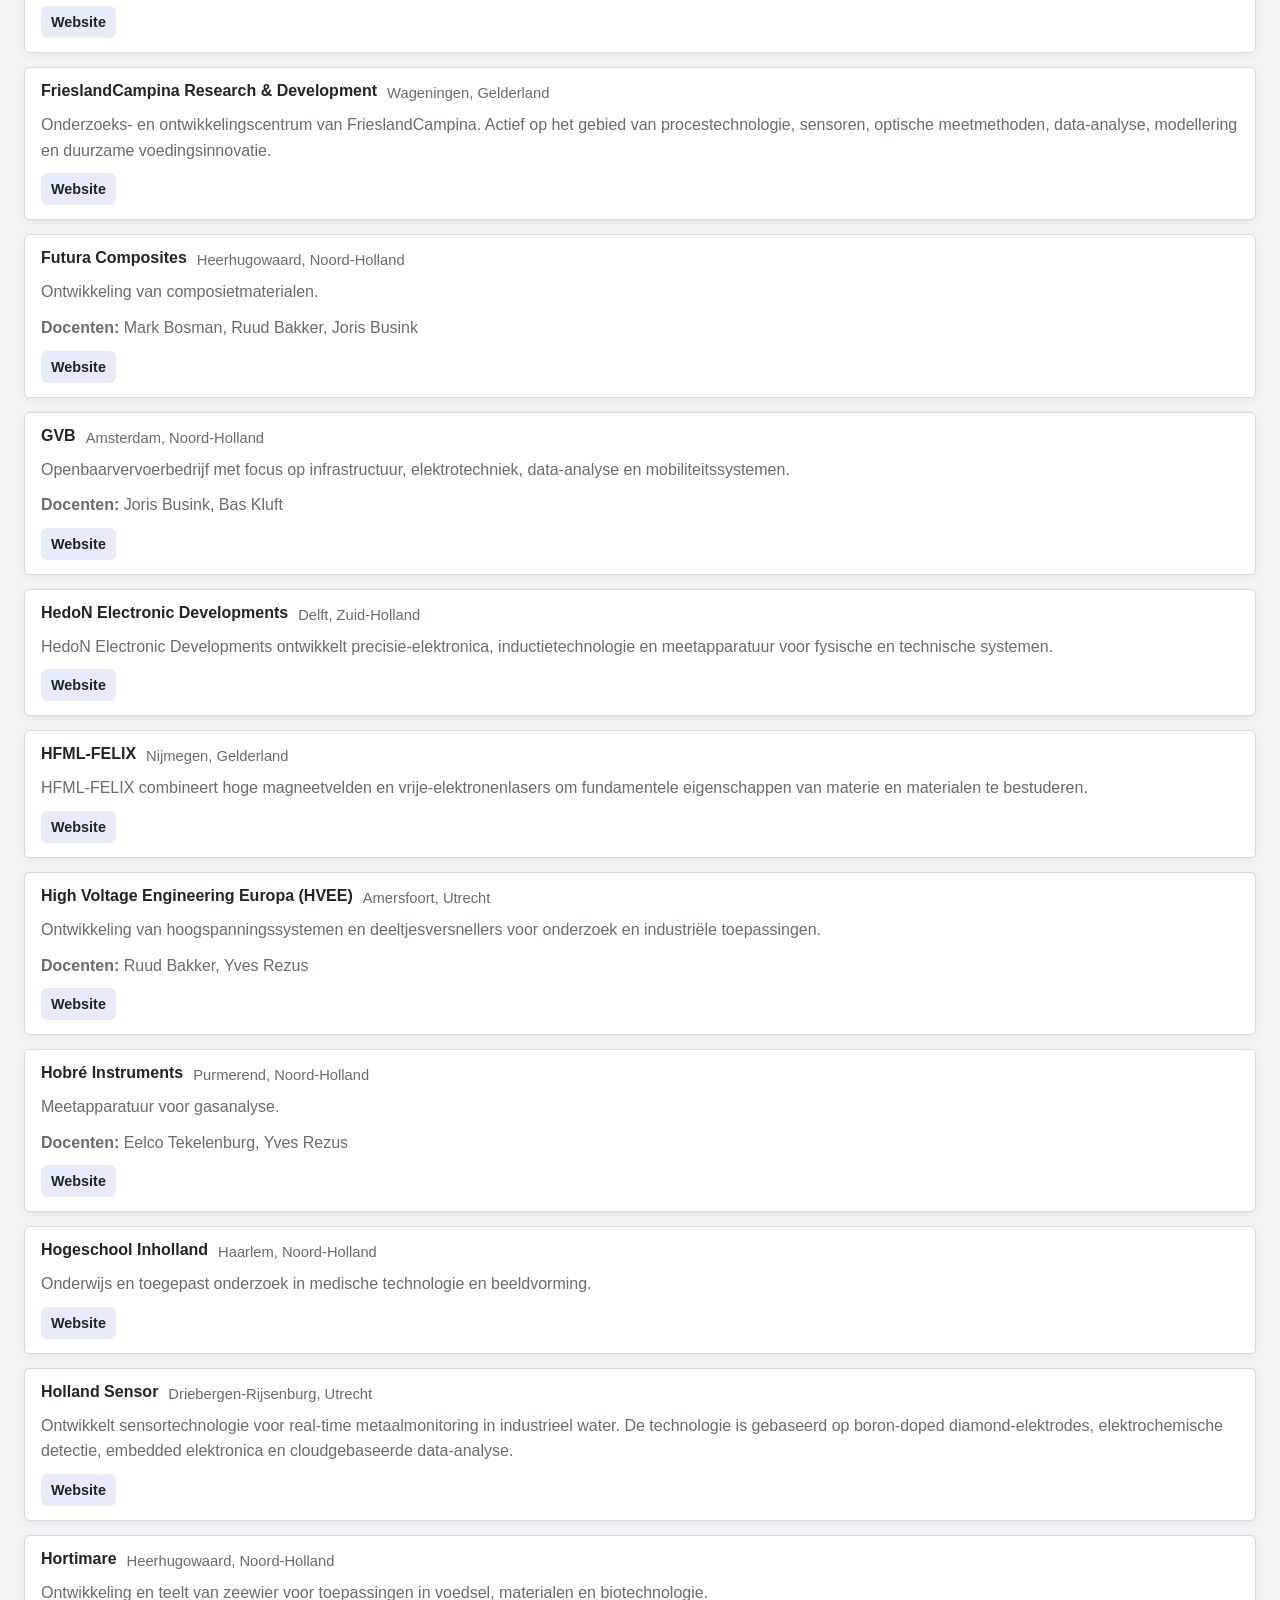
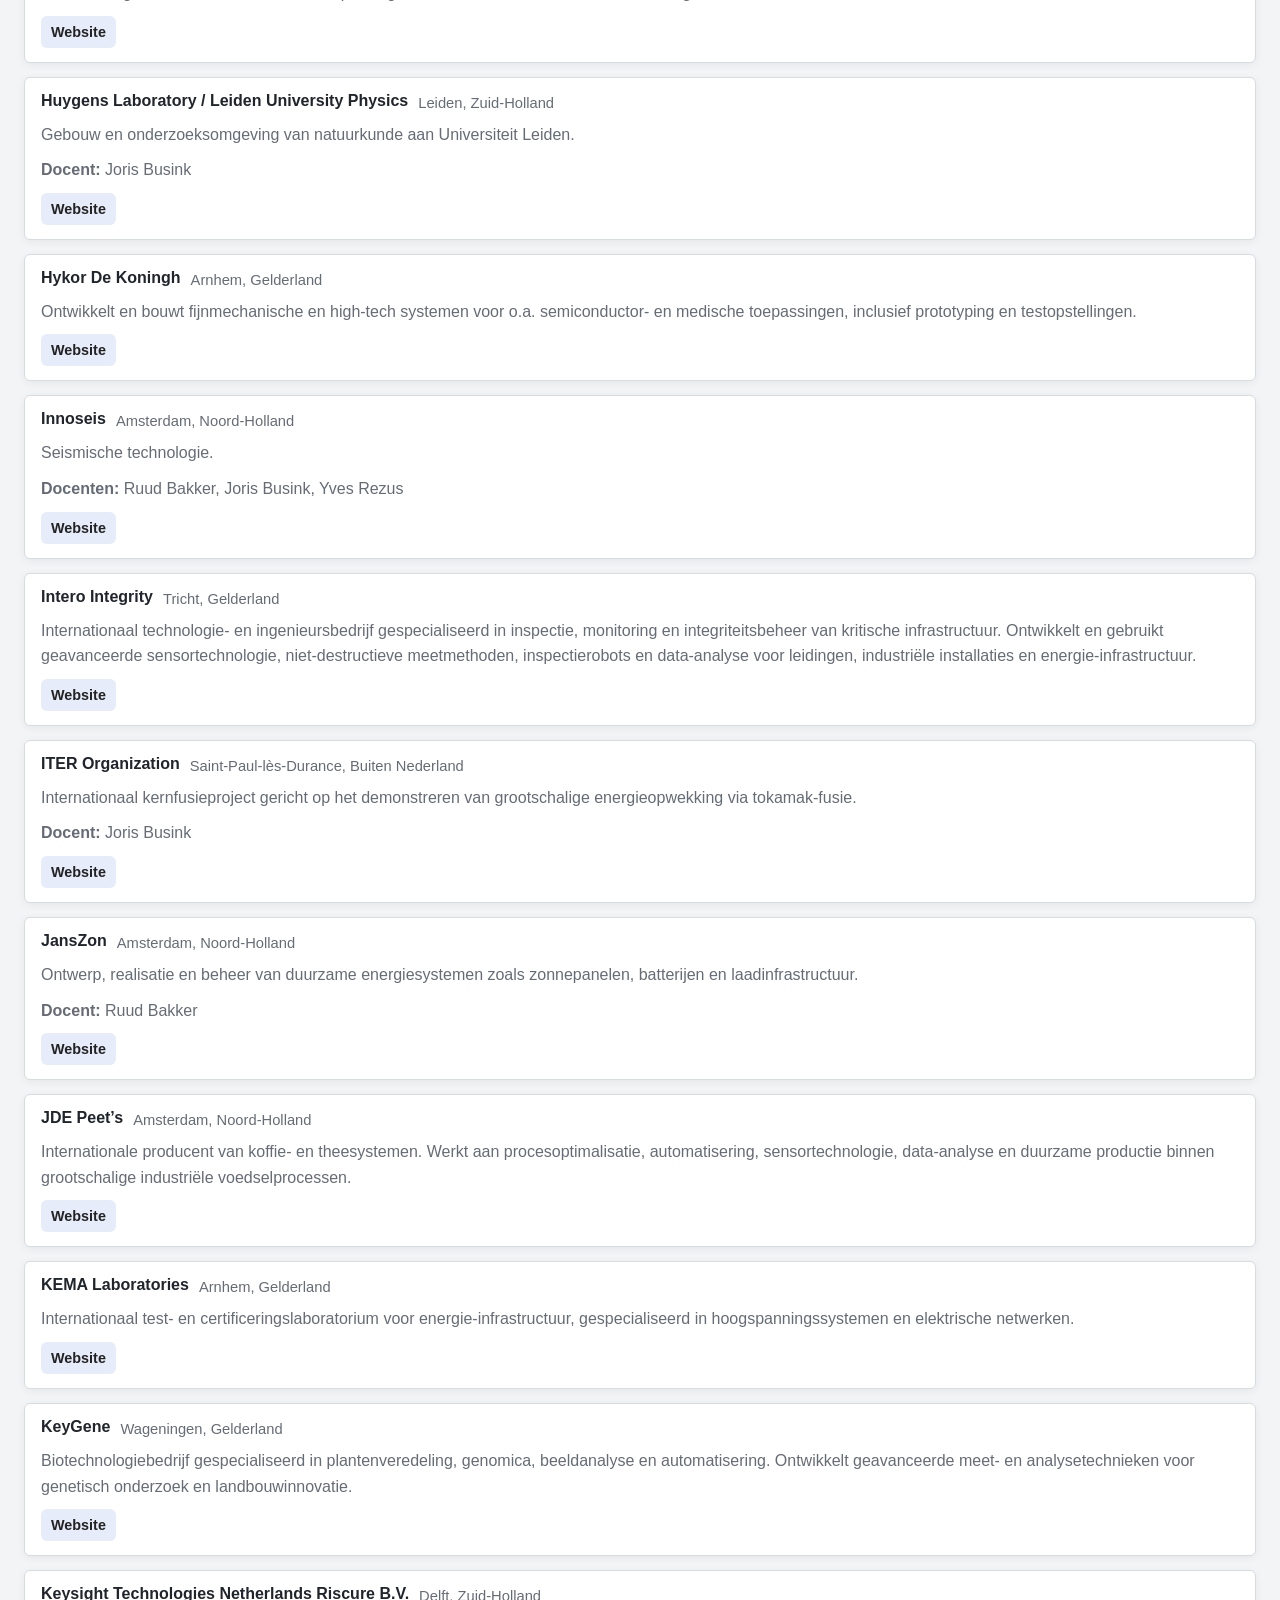
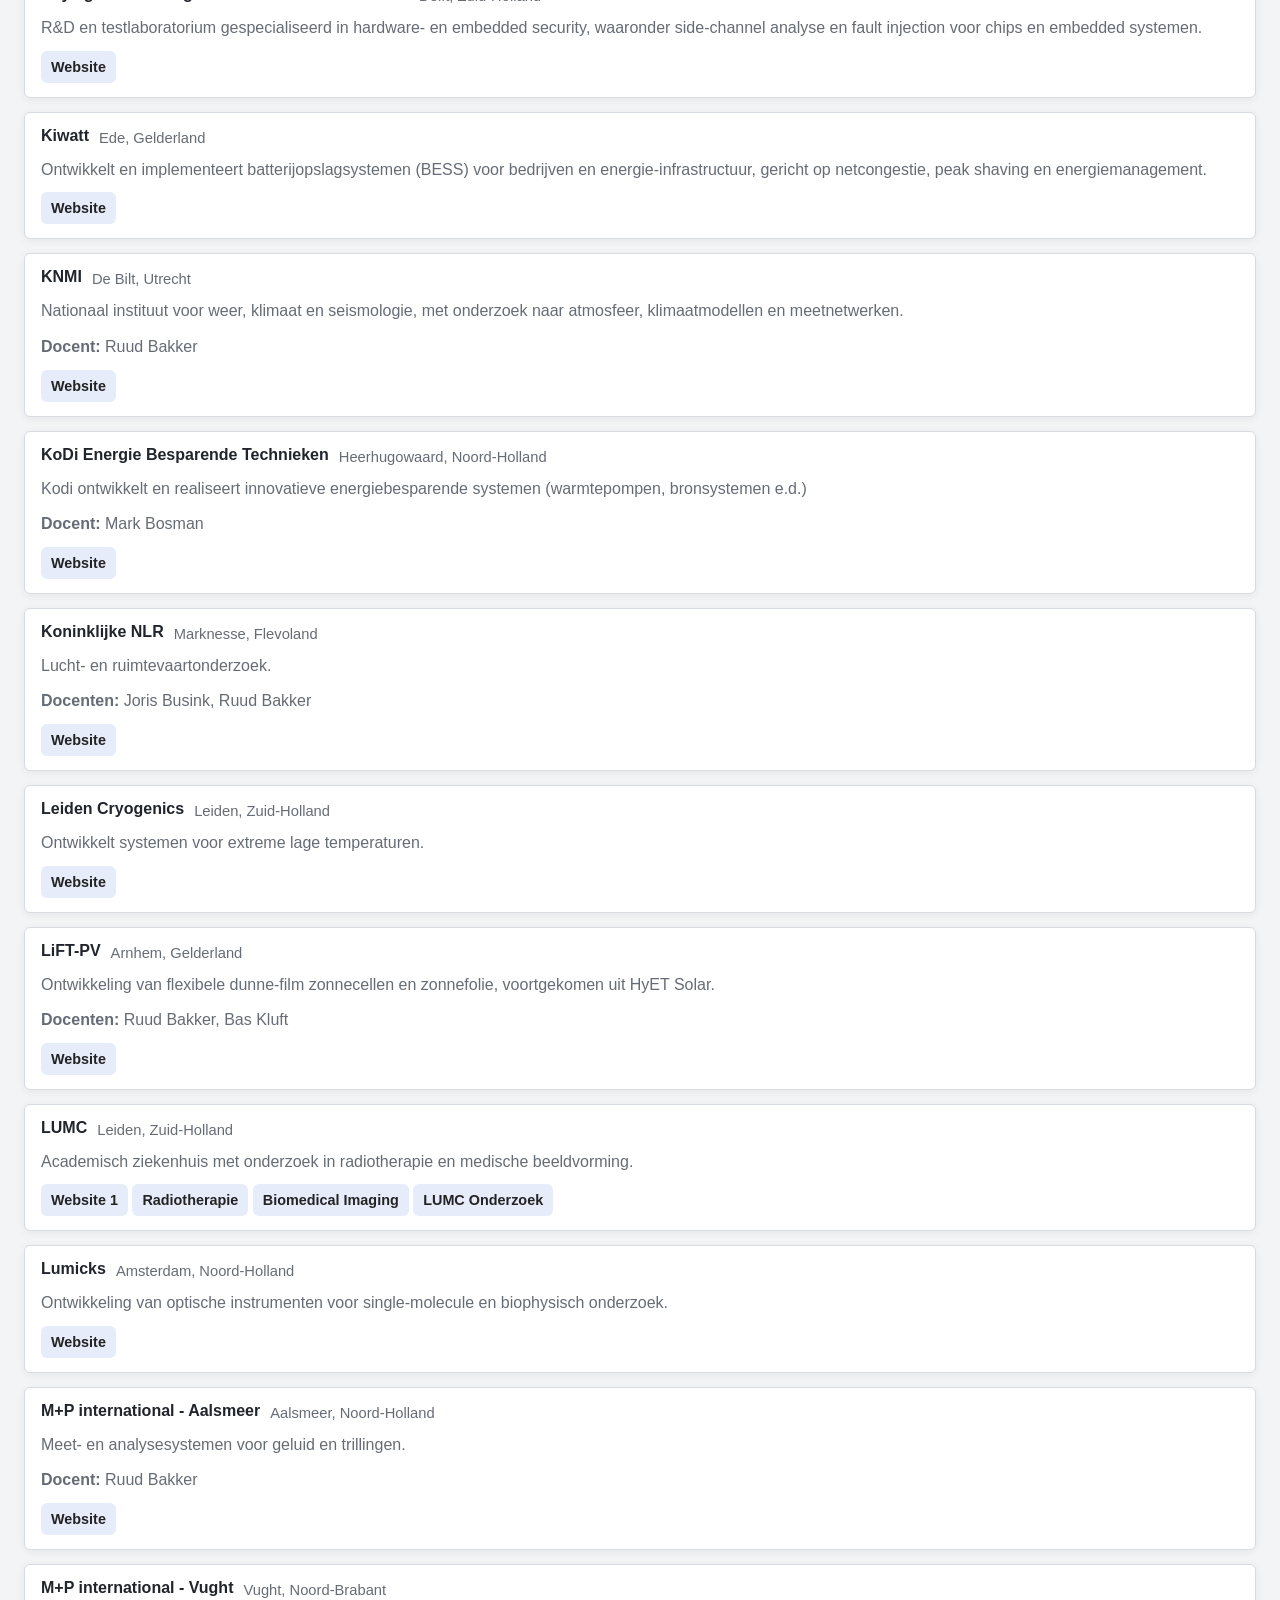
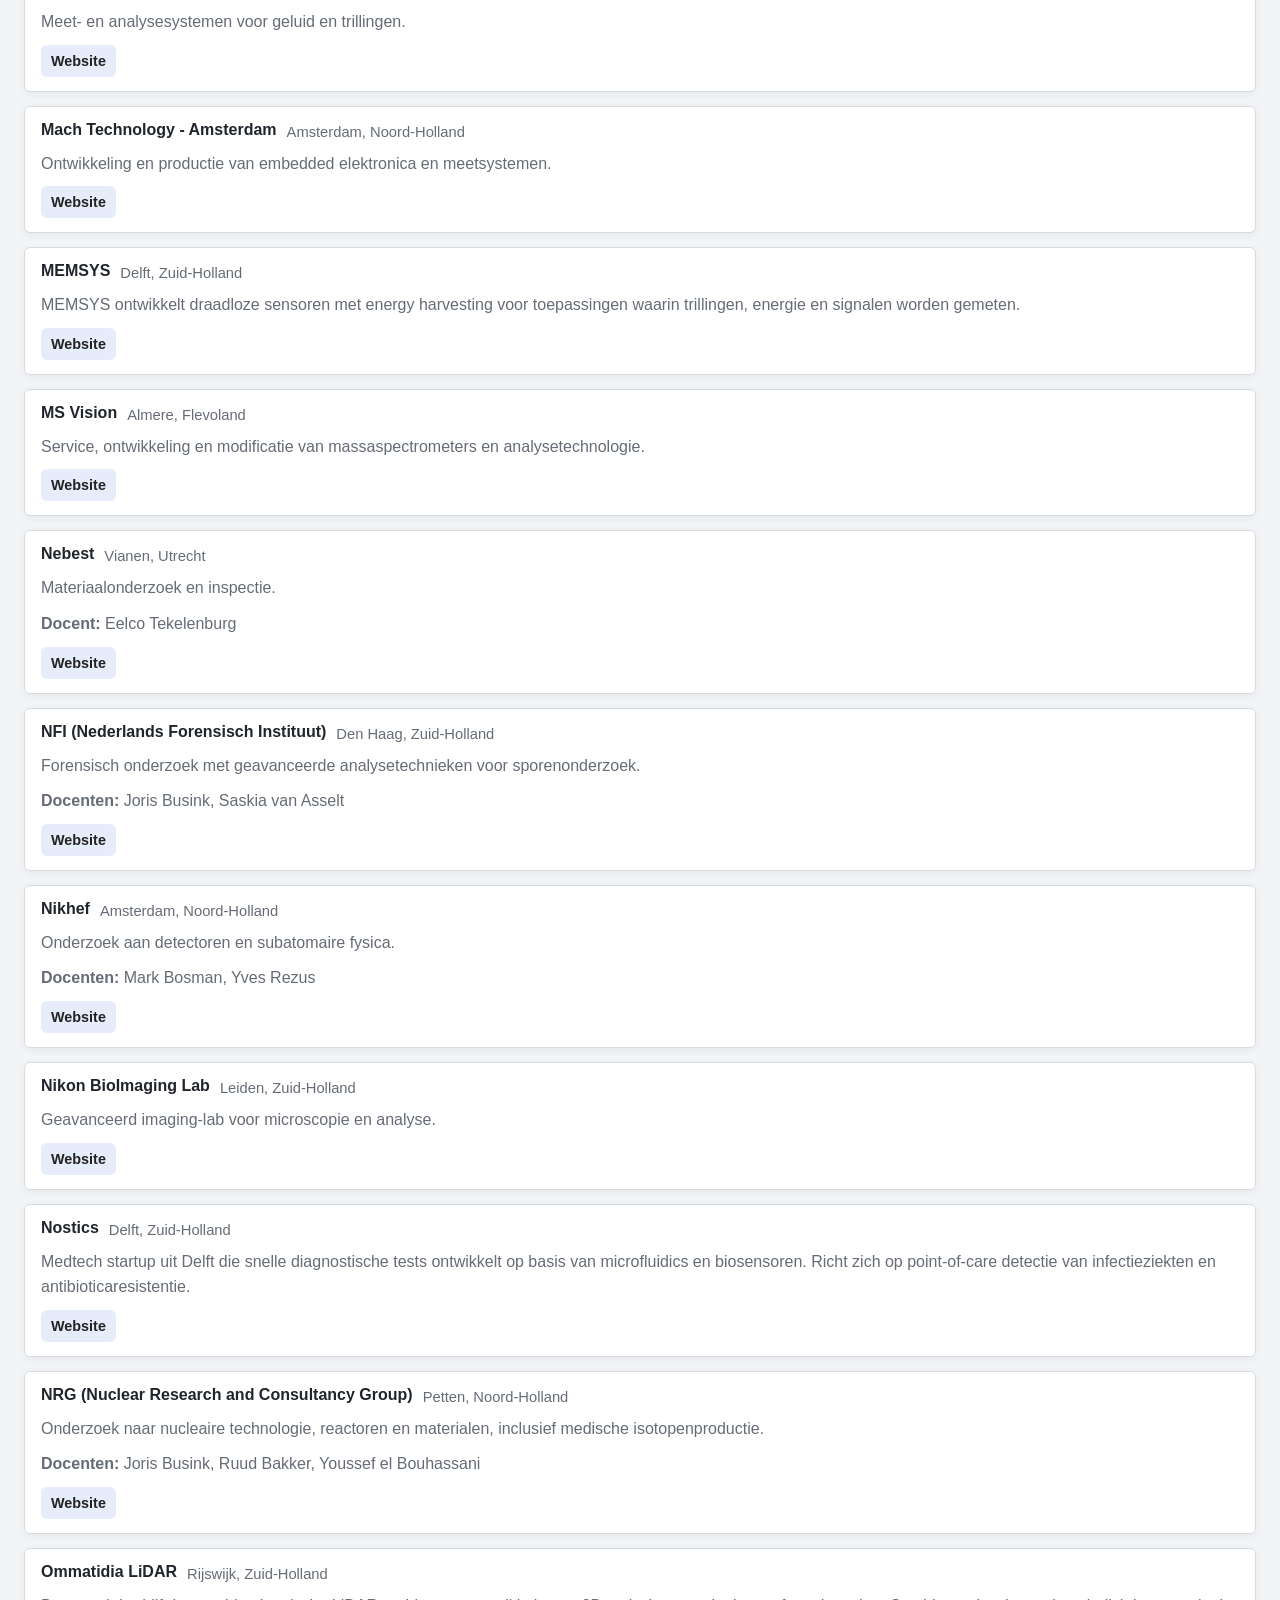
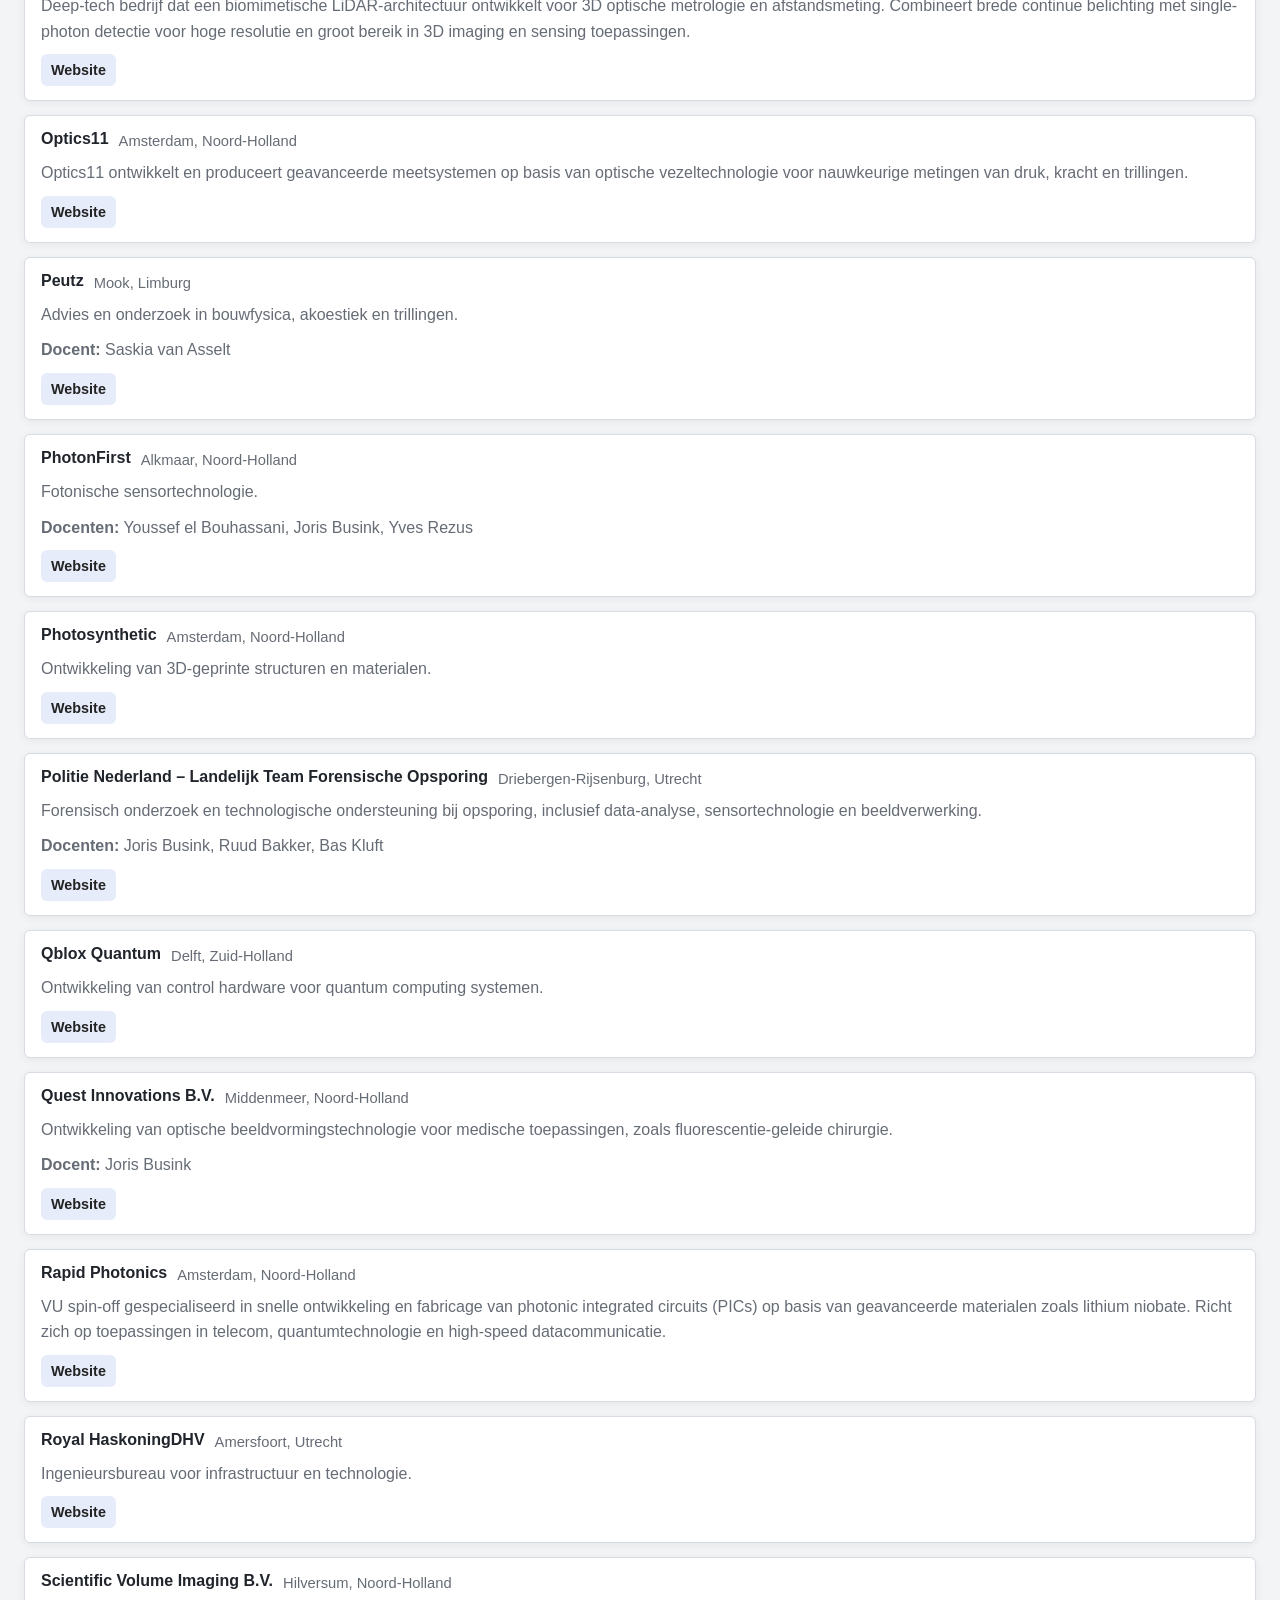
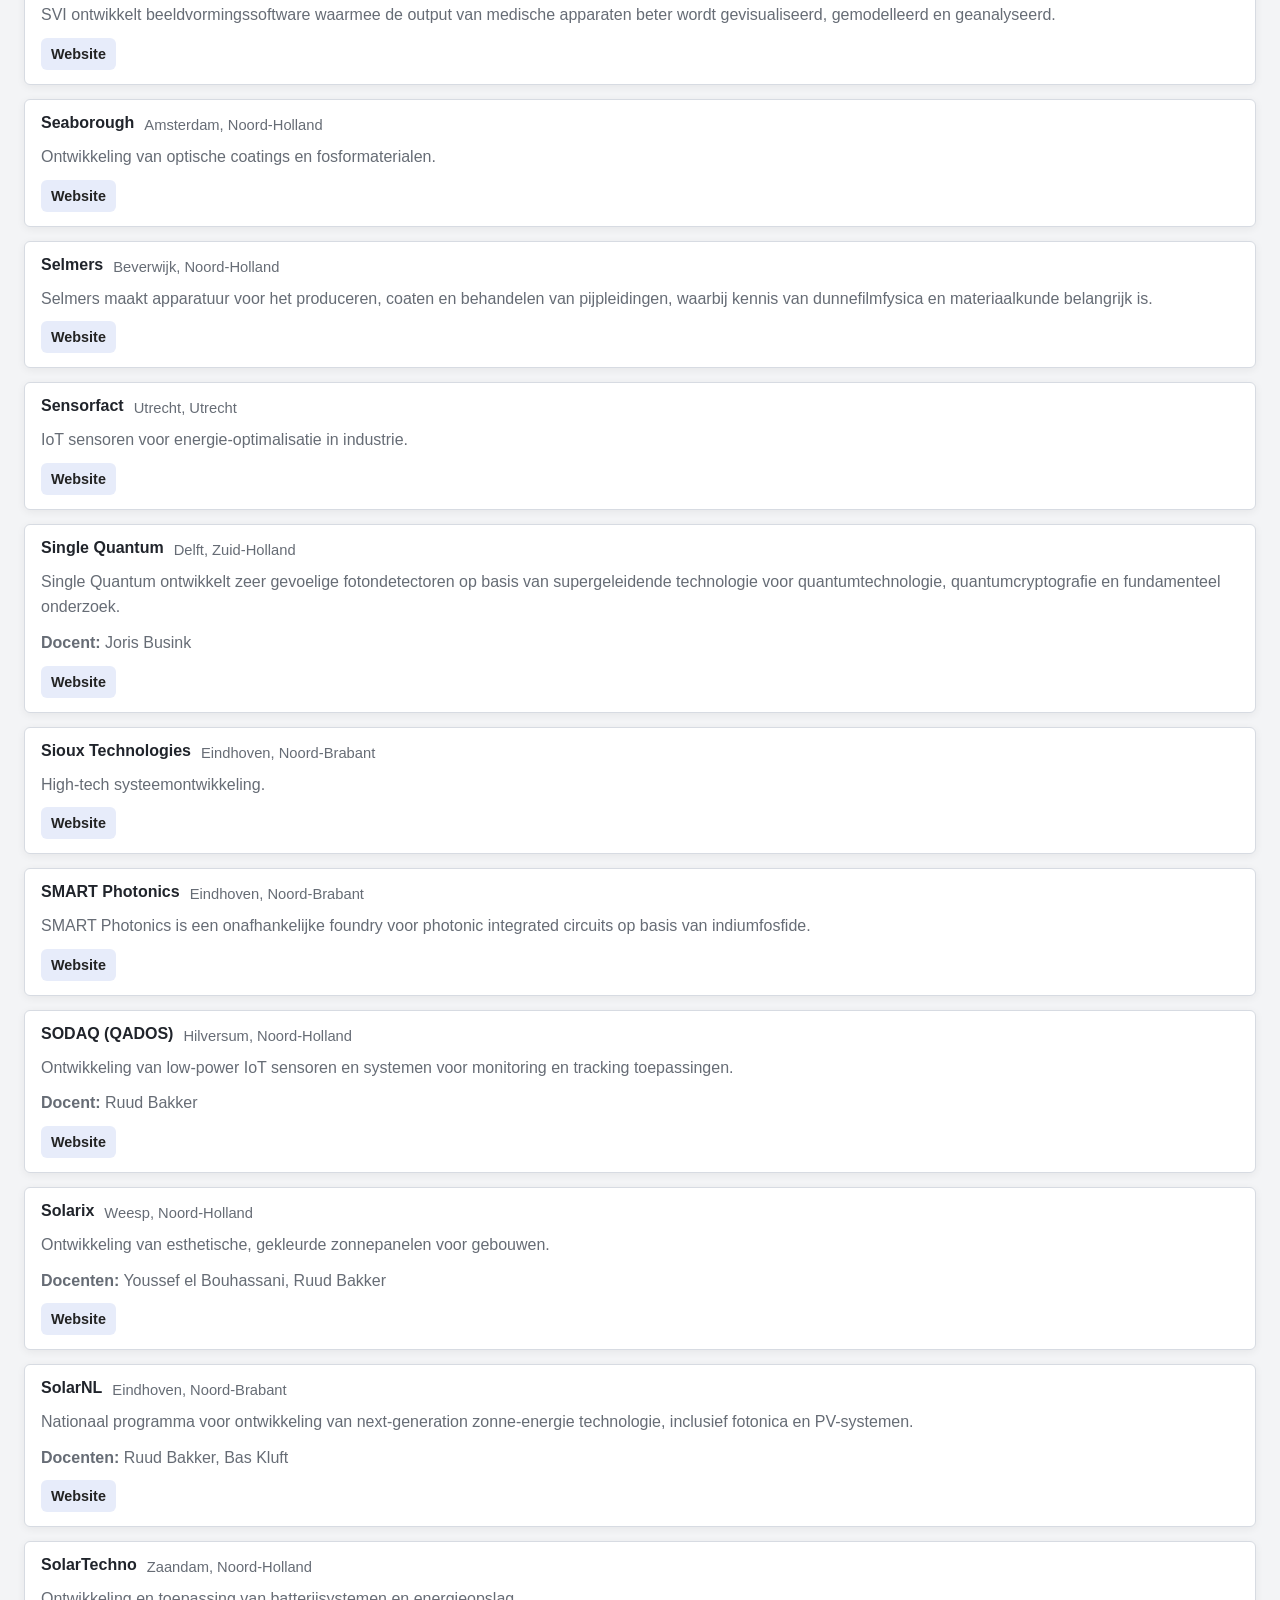
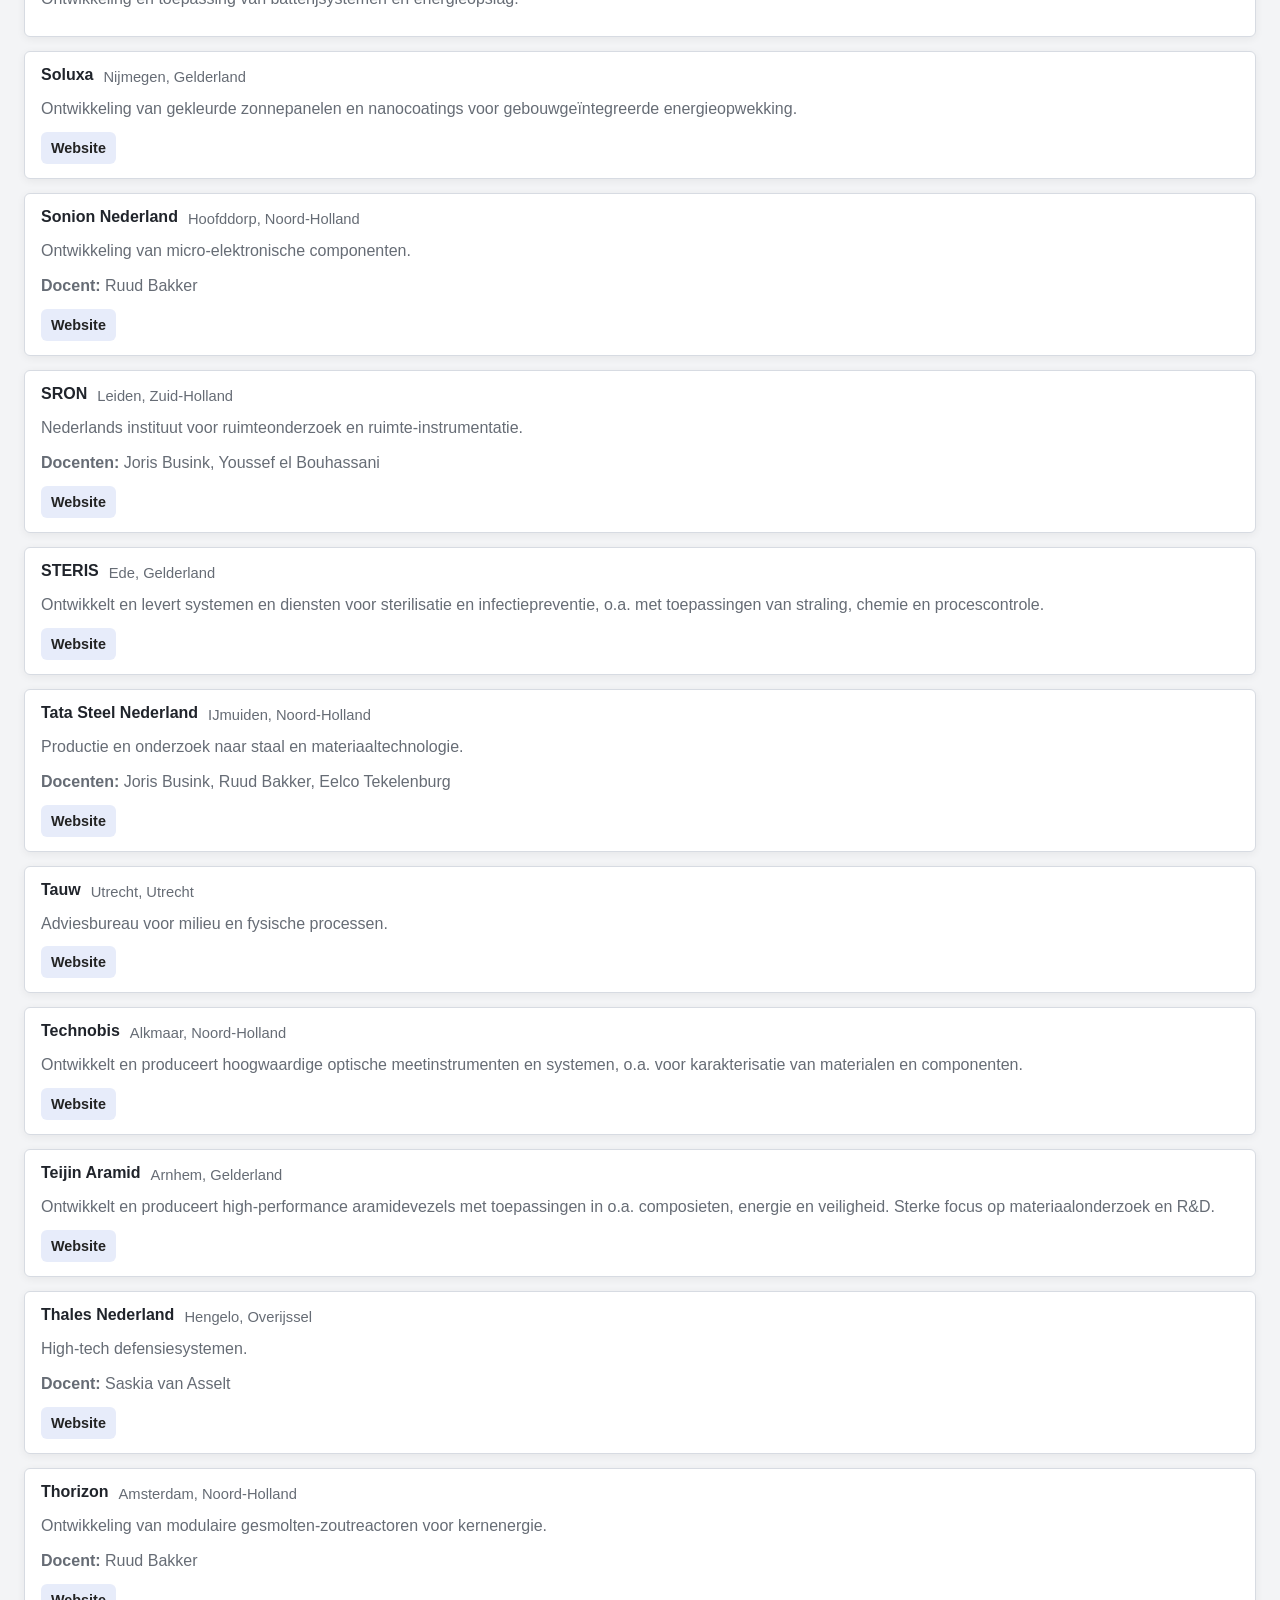
==== commit 936dc801: "Add inzendingen knop, cloudflare, wachtwoorden" ====
--- a/lijst.html
+++ b/lijst.html
@@ -1,106 +1,69 @@
 <!DOCTYPE html>
 <html lang="nl">
-
-<head>
-  <meta charset="UTF-8">
-  <meta name="viewport" content="width=device-width, initial-scale=1.0">
-  <title>Stagebedrijven - Technische Natuurkunde</title>
-
-  <link rel="stylesheet" href="css/style.css">
-</head>
-
-<body>
-
-<header class="subpage-header">
-
-  <a href="index.html" class="back-link">
-    <img src="images/icons/left_arrow.svg"
-         class="back-icon"
-         alt=""
-         width="26"
-         height="26">
-
-    <span>Lijst</span>
-  </a>
-
-</header>
-
-<main class="info-page">
-
-  <section class="info-card search-card">
-
-    <div class="search-header">
-      <h2>Zoeken</h2>
-      <p>Zoek op naam, plaats, provincie, type, domein of beschrijving.</p>
-    </div>
-
-    <div class="search-row">
-
-      <input
-        type="text"
-        id="zoekInput"
-        class="search-input"
-        placeholder="Bijvoorbeeld: Amsterdam, fotonica, energie..."
-        autocomplete="off"
-      >
-
-      <select id="provincieFilter" class="search-select">
-        <option value="">Alle regios</option>
-      </select>
-
-      <button id="resetZoekopdracht"
-              class="search-reset-button"
-              type="button">
-        Wissen
+  <head>
+    <meta charset="UTF-8">
+    <meta name="viewport" content="width=device-width, initial-scale=1.0">
+    <title>Stagebedrijven - Technische Natuurkunde</title>
+    <link rel="stylesheet" href="css/style.css">
+  </head>
+  <body>
+    <header class="subpage-header">
+      <a href="index.html" class="back-link">
+        <img src="images/icons/left_arrow.svg" class="back-icon" alt="" width="26" height="26">
+        <span>Lijst</span>
+      </a>
+      <button id="darkToggle" class="dark-toggle" type="button" aria-label="Wissel thema">
+        <img id="themeIcon" src="images/icons/darkmode.svg" alt="" width="30" height="30">
       </button>
-
-    </div>
-
-  </section>
-
-  <section id="zoekStatus"
+    </header>
+    <main class="info-page company-overview">
+      <section class="info-card search-card">
+        <div class="search-header">
+          <h1>Bedrijven en onderzoeksinstituten</h1>
+          <p>Alle organisaties staan hieronder op alfabetische volgorde. Zoek of combineer filters om de lijst te verkleinen.</p>
+        </div>
+        <label for="zoekInput">Zoeken</label>
+        <input type="search" id="zoekInput" class="search-input" placeholder="Naam, plaats, onderwerp, etc." autocomplete="off">
+        <div class="hero-filters-inner">
+          <div class="filter-group filter-group-type">
+            <label for="typeFilter">Type organisatie</label>
+            <select id="typeFilter">
+              <option value="">Alle types</option>
+            </select>
+          </div>
+          <div class="filter-group filter-group-provincie">
+            <label for="provincieFilter">Regio</label>
+            <select id="provincieFilter">
+              <option value="">Alle provincies</option>
+            </select>
+          </div>
+          <div class="filter-group filter-group-tags">
+            <span id="domeinLabel">Domein</span>
+            <div class="tag-filter-row">
+              <div class="filter-actions-column">
+                <button id="resetZoekopdracht" class="tag-filter-option" type="button">Wis filters</button>
+              </div>
+              <div id="tagFilter" class="tag-filter-list" role="group" aria-labelledby="domeinLabel"></div>
+            </div>
+          </div>
+        </div>
+      </section>
+      <section id="zoekStatus"
            class="search-status"
-           aria-live="polite"></section>
-
-  <section id="domeinLijst"
-           class="accordion"></section>
-
-</main>
-
-  <!-- <section class="info-card">
-
-    <h2>Openstaande opdrachten</h2>
-
-    <p>
-      Op zoek naar een concrete stage- of afstudeeropdracht?
-      Bekijk dan de opdrachtenpagina.
-    </p>
-
-    <div class="company-list-links">
-      <a href="opdrachten.html">
-        Bekijk openstaande opdrachten
-      </a>
-    </div>
-
-  </section> -->
-
-<footer>
-
-  <div class="footer-section">
-    <h3>Feedback</h3>
-
-    <p>
+           role="status" aria-live="polite">Bedrijven laden...</section>
+      <section id="bedrijvenLijst" class="company-list" aria-label="Organisaties"></section>
+    </main>
+    <footer>
+      <div class="footer-section">
+        <h3>Feedback</h3>
+        <p>
       Mis je een bedrijf of opdracht, of klopt er iets niet?
       Laat het weten via
       <a href="mailto:j.busink@hva.nl">Neem contact op</a>.
     </p>
-  </div>
-
-</footer>
-
-<script src="js/theme.js"></script>
-<script src="js/lijst.js"></script>
-
-</body>
-
-</html>+      </div>
+    </footer>
+    <script src="js/theme.js"></script>
+    <script src="js/lijst.js"></script>
+  </body>
+</html>
--- a/css/style.css
+++ b/css/style.css
@@ -1,1773 +1,4 @@
-/* =========================
-   1. RESET / BASIS
-   ========================= */
-
-*,
-*::before,
-*::after {
-  box-sizing: border-box;
-}
-
-html,
-body {
-  margin: 0;
-  padding: 0;
-  width: 100%;
-  overflow-x: hidden;
-}
-
-img,
-iframe,
-video {
-  display: block;
-  max-width: 100%;
-  height: auto;
-}
-
-/* =========================
-   2. DESIGN TOKENS
-   ========================= */
-
-:root {
-
-  /* Achtergronden */
-  --bg-page: #f3f4f6;
-  --bg-panel: #ffffff;
-  --bg-soft: #f7f8fa;
-  --bg-soft-2: #eef1f5;
-
-  /* Links / kaarten */
-  --bg-link: #e7ecfa;
-  --bg-link-hover: #d7e1f8;
-
-  /* Tekst */
-  --text-main: #232323;
-  --text-soft: #666c75;
-  --text-heading: #20242b;
-
-  /* Borders */
-  --border: #d7dbe2;
-  --border-soft: #e8ebef;
-
-  /* Accent (HEPCON blauw) */
-  --accent: #7288c6;
-  --accent-hover: #5f76bb;
-
-  /* Schaduw */
-  --shadow-soft: 0 2px 8px rgba(0,0,0,0.06);
-
-  --radius: 8px;
-  --radius-lg: 10px;
-}
-
-body.dark-mode {
-
-  /* Achtergronden */
-  --bg-page: #1a1a1a;
-  --bg-panel: #262626;
-  --bg-soft: #2d2d2d;
-  --bg-soft-2: #363636;
-
-  /* Accentvlakken */
-  --bg-link: #596fae;
-  --bg-link-hover: #7086c5;
-
-  /* Tekst */
-  --text-main: #ececec;
-  --text-soft: #aaaaaa;
-  --text-heading: #ffffff;
-
-  /* Borders */
-  --border: #474747;
-  --border-soft: #353535;
-
-  /* Accent */
-  --accent: #7288c6;
-  --accent-hover: #8ca2de;
-
-  --shadow-soft: none;
-  
-}
-/* =========================
-   3. PAGINA BASIS
-   ========================= */
-
-body {
-  font-family: Arial, sans-serif;
-  background: var(--bg-page);
-  color: var(--text-main);
-  transition: background 0.3s ease, color 0.3s ease;
-}
-
-a {
-  color: inherit;
-}
-
-/* =========================
-   4. HERBRUIKBARE BLOKKEN
-   ========================= */
-
-.panel-like {
-  background: var(--bg-panel);
-  border: 1px solid var(--border);
-  box-shadow: var(--shadow-soft);
-}
-
-.info-card,
-.sidepanel,
-.accordion-item,
-.hero-filters-inner,
-.company-list-item {
-  background: var(--bg-panel);
-  border: 1px solid var(--border);
-  box-shadow: var(--shadow-soft);
-}
-
-/* =========================
-   5. HEADER / TOPBAR
-   ========================= */
-
-.topbar {
-  padding: 12px 24px;
-  background: linear-gradient(135deg, #171c3a, #242d5c);
-  color: #ffffff;
-}
-
-.topbar-inner {
-  display: flex;
-  align-items: center;
-  gap: 12px;
-}
-
-.topbar-text {
-  min-width: 0;
-}
-
-.topbar-text h1 {
-  margin: 0 0 4px;
-  font-size: 1.2rem;
-  font-weight: 700;
-  line-height: 1.2;
-}
-
-.topbar-text p {
-  margin: 0;
-  font-size: 0.92rem;
-  opacity: 0.92;
-}
-
-.dark-toggle {
-  flex: 0 0 auto;
-  margin: 0;
-  padding: 8px 10px;
-  border: 1px solid transparent;
-  border-radius: 999px;
-  background: transparent;
-  /* color: #ffffff; */
-  cursor: pointer;
-  font-size: 1rem;
-  transition: background 0.2s ease, transform 0.1s ease;
-}
-
-.dark-toggle:hover {
-  background: rgba(255, 255, 255, 0.18);
-  transform: scale(1.05);
-}
-
-.page-tabs {
-  margin-left: auto;
-  display: flex;
-  flex-wrap: wrap;
-  gap: 10px;
-}
-
-.tab-button {
-  display: inline-block;
-  padding: 8px 14px;
-  border: 1px solid transparent;
-  border-radius: 8px;
-  background: transparent;
-  color: #ffffff;
-  text-decoration: none;
-  font-size: 0.92rem;
-  font-weight: 600;
-  transition: background 0.15s ease, border-color 0.15s ease, color 0.15s ease;
-}
-
-.tab-button:hover {
-  background: rgba(255, 255, 255, 0.16);
-}
-
-.tab-button.active {
-  background: #ffffff;
-  color: #25167a;
-  border-color: #ffffff;
-}
-
-/* =========================
-   6. FILTERS
-   ========================= */
-
-.hero-filters-inner {
-  display: grid;
-  grid-template-columns: minmax(220px, 360px) minmax(220px, 280px);
-  gap: 18px 24px;
-  padding: 10px;
-  align-items: start;
-}
-
-.filter-group {
-  min-width: 0;
-}
-
-.filter-group-type {
-  grid-column: 1;
-  grid-row: 1;
-}
-
-.filter-group-provincie {
-  grid-column: 2;
-  grid-row: 1;
-  justify-self: end;
-  width: 100%;
-  max-width: 280px;
-  min-width: 0;
-}
-
-.filter-group-tags {
-  grid-column: 1 / -1;
-  grid-row: 2;
-  padding-bottom: 10px;
-  min-width: 0;
-}
-
-.filter-group select {
-  width: 100%;
-  max-width: 100%;
-  padding: 10px 12px;
-  border-radius: 6px;
-  border: 1px solid var(--border);
-  background: var(--bg-panel);
-  color: var(--text-main);
-  font: inherit;
-  box-sizing: border-box;
-}
-
-.filter-group select:focus {
-  outline: none;
-  border-color: var(--accent);
-  box-shadow: 0 0 0 3px rgba(81, 99, 216, 0.18);
-}
-
-.tag-filter-row {
-  display: flex;
-  align-items: flex-start;
-  gap: 16px;
-  min-width: 0;
-}
-
-.filter-actions-column {
-  display: flex;
-  flex-direction: column;
-  gap: 8px;
-  flex: 0 0 auto;
-}
-
-.tag-filter-list {
-  display: flex;
-  flex: 1 1 auto;
-  flex-wrap: wrap;
-  gap: 10px 12px;
-  min-width: 0;
-}
-
-.tag-filter-option {
-  display: inline-flex;
-  align-items: center;
-  gap: 6px;
-  padding: 4px 10px;
-  border: 1px solid var(--border);
-  border-radius: 6px;
-  background: var(--bg-soft);
-  color: var(--text-main);
-  cursor: pointer;
-  font-size: 0.8rem;
-  line-height: 1.2;
-  max-width: 100%;
-  box-sizing: border-box;
-}
-
-.tag-filter-option:hover {
-  background: var(--bg-link);
-}
-
-.tag-filter-option input {
-  margin: 0;
-  flex: 0 0 auto;
-}
-
-button.tag-filter-option {
-  appearance: none;
-  -webkit-appearance: none;
-  font: inherit;
-}
-
-#favorietenFilter.active {
-  background: var(--accent);
-  color: #ffffff;
-  border-color: var(--accent);
-}
-
-.favoriet-knop {
-  background: var(--bg-link);
-  color: var(--text-main);
-  border: 1px solid var(--border);
-  border-radius: 6px;
-  padding: 10px 12px;
-  cursor: pointer;
-  font-weight: 600;
-  transition: background 0.15s ease;
-}
-
-.favoriet-knop:hover {
-  background: var(--bg-link-hover);
-}
-
-.favorieten-lijst {
-  padding: 20px;
-  border-top: 1px solid var(--border);
-  background: var(--bg-panel);
-}
-
-.favorieten-lijst h2 {
-  margin-bottom: 12px;
-  color: var(--text-heading);
-}
-
-/* =========================
-   MOBIEL / TABLET
-   ========================= */
-
-@media (max-width: 900px) {
-  .hero-filters-inner {
-    grid-template-columns: 1fr;
-    gap: 16px;
-  }
-
-  .filter-group-type,
-  .filter-group-provincie,
-  .filter-group-tags {
-    grid-column: 1;
-    width: 100%;
-    max-width: 100%;
-    justify-self: stretch;
-  }
-
-  .filter-group-type {
-    grid-row: 1;
-  }
-
-  .filter-group-provincie {
-    grid-row: 2;
-  }
-
-  .filter-group-tags {
-    grid-row: 3;
-  }
-
-  .tag-filter-row {
-    flex-direction: column;
-    align-items: stretch;
-    gap: 12px;
-  }
-
-  .filter-actions-column {
-    flex-direction: row;
-    flex-wrap: wrap;
-    width: 100%;
-  }
-
-  .filter-actions-column .tag-filter-option {
-    flex: 1 1 160px;
-    justify-content: center;
-  }
-
-  .tag-filter-list {
-    width: 100%;
-  }
-}
-
-@media (max-width: 600px) {
-  .hero-filters-inner {
-    padding: 8px;
-    gap: 14px;
-  }
-
-  .filter-actions-column {
-    flex-direction: column;
-  }
-
-  .filter-actions-column .tag-filter-option {
-    width: 100%;
-    flex: 1 1 auto;
-    justify-content: center;
-  }
-
-  .tag-filter-option {
-    white-space: normal;
-    word-break: break-word;
-  }
-}
-/* =========================
-   7. HOOFDLAYOUT
-   ========================= */
-
-.content-layout {
-  display: grid;
-  grid-template-columns: 2fr 1fr;
-  height: calc(100vh - 136px);
-}
-
-.map-wrapper {
-  min-width: 0;
-}
-
-#map {
-  width: 100%;
-  height: 100%;
-}
-
-/* =========================
-   8. SIDEPANEL / BEDRIJFSINFO
-   ========================= */
-
-.sidepanel {
-  padding: 22px;
-  border-left: 1px solid var(--border);
-  overflow-y: auto;
-}
-
-.sidepanel-placeholder h2,
-.company-header h2 {
-  margin: 0 0 8px;
-  font-size: 1.2rem;
-  color: var(--text-heading);
-}
-
-.sidepanel-placeholder p,
-.company-section-inner p,
-.info-card p,
-.info-card li {
-  line-height: 1.6;
-  color: var(--text-soft);
-}
-
-.company-header {
-  margin-bottom: 18px;
-}
-
-.company-subtitle {
-  color: var(--text-soft);
-  font-size: 0.95rem;
-}
-
-.company-meta {
-  display: grid;
-  gap: 8px;
-  margin-bottom: 18px;
-}
-
-.company-meta-item {
-  padding: 10px 12px;
-  border: 1px solid var(--border-soft);
-  border-radius: 6px;
-  background: var(--bg-soft);
-  font-size: 0.95rem;
-}
-
-.company-section {
-  margin-bottom: 16px;
-  padding: 1px;
-  border-radius: 6px;
-  background: var(--bg-soft-2);
-}
-
-.company-section-inner {
-  padding: 14px 16px;
-  border-radius: 6px;
-  background: var(--bg-panel);
-}
-
-.company-section-inner h3,
-.info-card h2,
-.info-card h3 {
-  margin: 0 0 8px;
-  font-size: 1rem;
-  color: var(--text-heading);
-}
-
-.company-section-inner p {
-  margin: 0;
-}
-
-.company-links {
-  display: flex;
-  flex-direction: column;
-  gap: 10px;
-}
-
-.company-links a,
-.company-list-links a {
-  display: inline-block;
-  padding: 10px 12px;
-  border-radius: 6px;
-  background: var(--bg-link);
-  color: var(--text-main);
-  text-decoration: none;
-  font-size: 0.95rem;
-  font-weight: 600;
-  transition: background 0.15s ease;
-}
-
-.company-links a:hover,
-.company-list-links a:hover {
-  background: var(--bg-link-hover);
-}
-.company-list-item-header {
-  display: flex;
-  align-items: center;
-  gap: 10px;
-}
-
-.favoriet-icoon {
-  background: transparent !important;
-  border: transparent !important;
-  box-shadow: transparent !important;
-
-  font-size: 1.6rem;   /* groter */
-  width: 12px !important;
-  height: 12px !important;
-
-  display: flex;
-  align-items: center;
-  justify-content: center;
-
-  cursor: pointer;
-  padding: 0;
-}
-
-.company-list-item-header > div {
-  flex: 1;
-}
-
-.marker-tooltip {
-  font-size: 0.85rem;
-  line-height: 1.35;
-}
-
-.leaflet-tooltip {
-  border: 1px solid var(--border);
-  border-radius: 10px;
-  background: var(--bg-panel);
-  color: var(--text-main);
-  box-shadow: var(--shadow-soft);
-  padding: 8px 10px;
-}
-/* =========================
-   9. INFO PAGINA
-   ========================= */
-
-.hidden-view {
-  display: none;
-}
-
-.info-page {
-  display: grid;
-  gap: 18px;
-  min-height: calc(100vh - 96px);
-  padding: 24px;
-  background: var(--bg-page);
-}
-
-.info-card {
-  padding: 20px;
-  border-radius: 6px;
-}
-
-/* =========================
-   10. ACCORDION
-   ========================= */
-
-.accordion {
-  display: grid;
-  gap: 14px;
-}
-
-.accordion-item {
-  border-radius: 6px;
-  overflow: hidden;
-}
-
-.accordion-item summary {
-  position: relative;
-  padding: 16px 18px;
-  list-style: none;
-  cursor: pointer;
-  background: var(--bg-panel);
-  color: var(--text-heading);
-  font-size: 1rem;
-  font-weight: 700;
-}
-
-.accordion-item summary::-webkit-details-marker {
-  display: none;
-}
-
-.accordion-item summary::after {
-  content: "+";
-  position: absolute;
-  top: 50%;
-  right: 18px;
-  transform: translateY(-50%);
-  color: var(--accent);
-  font-size: 1.2rem;
-  font-weight: 700;
-}
-
-.accordion-item[open] summary::after {
-  content: "−";
-}
-
-.accordion-content {
-  padding: 14px 18px 18px;
-  background: var(--bg-soft);
-}
-
-.accordion-content p,
-.accordion-content li {
-  color: var(--text-soft);
-  line-height: 1.6;
-}
-
-.accordion-content ul {
-  margin: 0;
-  padding-left: 20px;
-}
-
-/* =========================
-   11. LIJSTWEERGAVE
-   ========================= */
-.search-card {
-  display: grid;
-  gap: 14px;
-}
-
-.search-header h2 {
-  margin-bottom: 4px;
-}
-
-.search-header p {
-  margin: 0;
-  color: var(--text-muted);
-}
-
-.search-row {
-  display: flex;
-  gap: 12px;
-  align-items: center;
-  flex-wrap: wrap;
-}
-
-.search-input {
-  flex: 1 1 320px;
-  min-width: 220px;
-  padding: 12px 14px;
-  border: 1px solid var(--border);
-  border-radius: 6px;
-  background: var(--bg-panel);
-  color: var(--text-main);
-  font: inherit;
-  box-sizing: border-box;
-}
-
-.search-input::placeholder {
-  color: var(--text-muted);
-}
-
-.search-input:focus {
-  outline: none;
-  border-color: var(--accent);
-  box-shadow: 0 0 0 3px rgba(80, 110, 255, 0.12);
-}
-
-.search-reset-button {
-  padding: 12px 16px;
-  border: 1px solid var(--border);
-  border-radius: 6px;
-  background: var(--bg-panel);
-  color: var(--text-main);
-  font: inherit;
-  font-weight: 600;
-  cursor: pointer;
-  transition: background 0.2s ease, border-color 0.2s ease, transform 0.2s ease;
-}
-
-.search-reset-button:hover {
-  background: var(--bg-soft);
-  border-color: var(--accent);
-}
-
-.search-reset-button:active {
-  transform: translateY(1px);
-}
-
-.search-status {
-  margin-bottom: 4px;
-}
-
-.company-list-empty {
-  color: var(--text-muted);
-}
-
-.site-footer {
-  margin-top: 40px;
-  border-top: 1px solid var(--border);
-  background: var(--bg-panel);
-}
-
-.footer-content {
-  max-width: 1100px;
-  margin: 0 auto;
-  padding: 24px 20px 36px;
-}
-
-.footer-section h3 {
-  margin-top: 0;
-  margin-bottom: 8px;
-  color: var(--text-heading);
-}
-
-.footer-section p {
-  margin: 0;
-  color: var(--text-main);
-}
-
-.footer-section a {
-  color: var(--accent);
-}
-
-
-@media (max-width: 700px) {
-  .search-input,
-  .search-select,
-  .search-reset-button {
-    width: 100%;
-  }
-}
-
-.search-select {
-  padding: 12px 14px;
-  border: 1px solid var(--border);
-  border-radius: 6px;
-  background: var(--bg-panel);
-  color: var(--text-main);
-  font: inherit;
-  min-width: 180px;
-  box-sizing: border-box;
-}
-
-.search-select:focus {
-  outline: none;
-  border-color: var(--accent);
-  box-shadow: 0 0 0 3px rgba(80, 110, 255, 0.12);
-}
-
-.company-list {
-  display: grid;
-  gap: 14px;
-}
-
-.company-list-item {
-  padding: 14px 16px;
-  border-radius: 6px;
-}
-
-.company-list-item-header {
-  margin-bottom: 8px;
-}
-
-.company-list-item h3 {
-  margin: 0 0 4px;
-  font-size: 1rem;
-  color: var(--text-heading);
-}
-
-.company-list-place {
-  font-size: 0.92rem;
-  color: var(--text-soft);
-}
-
-.company-list-item p {
-  margin: 0 0 10px;
-  color: var(--text-soft);
-  line-height: 1.6;
-}
-
-.company-list-links a {
-  font-size: 0.9rem;
-  padding: 8px 10px;
-}
-
-/* =========================
-   12. FOOTER
-   ========================= */
-
-footer,
-.footer {
-  margin-top: 20px;
-  padding: 30px 14px;
-  background: var(--bg-panel);
-  border-top: 1px solid var(--border);
-}
-
-.footer-inner {
-  display: grid;
-  gap: 4px;
-}
-
-.footer-section h3 {
-  margin: 0 0 2px;
-  padding: 0 5px;
-  font-size: 1rem;
-}
-
-.footer-section p,
-.footer-section li {
-  padding: 0 15px;
-  font-size: 0.9rem;
-  color: var(--text-soft);
-}
-
-/* =========================
-   13. MARKER CLUSTERS
-   ========================= */
-/* =========================
-   13. MARKER CLUSTERS
-   ========================= */
-
-.marker-cluster-small {
-  background-color: rgba(81, 99, 216, 0.20);
-}
-
-.marker-cluster-small div {
-  background-color: #5163d8;
-  color: #ffffff;
-}
-
-.marker-cluster-medium {
-  background-color: rgba(81, 99, 216, 0.28);
-}
-
-.marker-cluster-medium div {
-  background-color: #6b7bf0;
-  color: #ffffff;
-}
-
-.marker-cluster-large {
-  background-color: rgba(60, 70, 140, 0.35);
-}
-
-.marker-cluster-large div {
-  background-color: #37418d;
-  color: #ffffff;
-}
-
-.marker-cluster div {
-  border-radius: 6px;
-  font-weight: 600;
-}
-
-/* =========================
-   14. DARK MODE - COMPONENTEN
-   ========================= */
-
-body.dark-mode .topbar {
-  background: linear-gradient(135deg, #171c3a, #242d5c);
-}
-
-body.dark-mode .tab-button {
-  background: rgba(255, 255, 255, 0.04);
-  border-color: rgba(140, 156, 220, 0.20);
-  color: var(--text-main);
-}
-
-body.dark-mode .tab-button.active {
-  background: var(--accent);
-  border-color: var(--accent);
-  color: #ffffff;
-}
-
-body.dark-mode .filter-group label {
-  color: var(--text-main);
-}
-
-body.dark-mode .filter-group select {
-  background: #1a1f2d;
-  color: #ffffff;
-  border-color: rgba(255, 255, 255, 0.18);
-}
-
-body.dark-mode .tag-filter-option {
-  background: #1a1f2d;
-  border-color: rgba(140, 156, 220, 0.14);
-  color: #ffffff;
-}
-
-body.dark-mode .hero-filters-inner {
-  background: #141822;
-}
-
-body.dark-mode .tag-filter-option:hover {
-  background: #20283a;
-}
-
-body.dark-mode .tag-filter-option input {
-  accent-color: #8f8c94;
-}
-
-body.dark-mode .accordion-item summary {
-  background: var(--bg-soft-2);
-  color: var(--text-heading);
-}
-
-body.dark-mode .accordion-content {
-  background: var(--bg-panel);
-}
-
-body.dark-mode .company-links a,
-body.dark-mode .company-list-links a,
-body.dark-mode a {
-  color: #ffffff;
-}
-
-body.dark-mode .company-links a:hover,
-body.dark-mode .company-list-links a:hover,
-body.dark-mode a:hover {
-  color: rgba(255, 255, 255, 0.82);
-}
-
-body.dark-mode .dark-toggle {
-  background: transparent;
-  border-color:transparent;
-}
-
-body.dark-mode .dark-toggle:hover {
-  background: rgba(255, 255, 255, 0.16);
-}
-
-body.dark-mode button,
-body.dark-mode .button,
-body.dark-mode #resetFilters {
-  background: var(--accent);
-  color: #ffffff;
-  border: 1px solid rgba(255, 255, 255, 0.14);
-}
-
-body.dark-mode button:hover,
-body.dark-mode .button:hover,
-body.dark-mode #resetFilters:hover {
-  background: var(--accent-hover);
-}
-
-body.dark-mode .marker-cluster-small {
-  background-color: rgba(81, 99, 216, 0.20);
-}
-
-body.dark-mode .marker-cluster-small div {
-  background-color: #5163d8;
-  color: #ffffff;
-}
-
-body.dark-mode .marker-cluster-medium {
-  background-color: rgba(81, 99, 216, 0.28);
-}
-
-body.dark-mode .marker-cluster-medium div {
-  background-color: #6073e7;
-  color: #ffffff;
-}
-
-body.dark-mode .marker-cluster-large {
-  background-color: rgba(43, 55, 120, 0.34);
-}
-
-body.dark-mode .marker-cluster-large div {
-  background-color: #37418d;
-  color: #ffffff;
-}
-
-body.dark-mode #map {
-  filter: brightness(1.08);
-}
-
-/* =========================
-   15. DARK MODE - LEAFLET
-   ========================= */
-
-body.dark-mode #map {
-  filter: brightness(1.05) contrast(1.02);
-}
-
-body.dark-mode .leaflet-bar {
-  border: 1px solid var(--border);
-  box-shadow: 0 4px 14px rgba(0, 0, 0, 0.35);
-}
-
-body.dark-mode .leaflet-bar a:first-child {
-  border-bottom: 1px solid var(--border);
-}
-
-body.dark-mode .leaflet-bar a:last-child {
-  border-top: none;
-}
-
-body.dark-mode .leaflet-control-zoom a,
-body.dark-mode .leaflet-bar a {
-  background-color: var(--bg-panel);
-  color: var(--text-main);
-  border-color: var(--border);
-}
-
-body.dark-mode .leaflet-control-zoom a:hover,
-body.dark-mode .leaflet-bar a:hover {
-  background-color: var(--bg-soft);
-  color: var(--text-main);
-}
-
-body.dark-mode .leaflet-control-zoom-in,
-body.dark-mode .leaflet-control-zoom-out {
-  font-weight: 700;
-}
-
-.tab-button {
-  display: inline-flex;
-  align-items: center;
-  gap: 6px;
-  transition: background 0.15s ease, color 0.15s ease;
-}
-
-.tab-button.active {
-  background: #ffffff;
-  color: #25167a;
-  border-color: #ffffff;
-}
-
-/* belangrijk voor SVG */
-.tab-button .tab-icon {
-  fill: currentColor;
-}
-
-.tab-icon {
-  width: 26px;
-  height: 26px;
-  fill: currentColor;
-  flex-shrink: 0;
-}
-
-.tab-button:hover .tab-icon {
-  transform: translateY(-2px);
-}
-
-.tab-icon {
-  transition: transform 0.15s ease;
-}
-/* =========================
-   16. RESPONSIVE
-   ========================= */
-
-@media (max-width: 720px) {
-  .topbar {
-    padding: 12px 16px;
-  }
-
-  .topbar-inner {
-    flex-direction: column;
-    align-items: stretch;
-    gap: 14px;
-  }
-
-  .dark-toggle {
-    align-self: flex-start;
-  }
-
-  .page-tabs {
-    margin-left: 0;
-    gap: 8px;
-  }
-
-  .tab-button {
-    flex: 1 1 calc(50% - 8px);
-    text-align: center;
-  }
-
-  .hero-filters {
-    padding: 16px;
-  }
-
-  .hero-filters-inner {
-    padding: 16px;
-  }
-
-  .filter-group {
-    min-width: 0;
-  }
-
-  .tag-filter-row {
-    flex-direction: column;
-    align-items: stretch;
-    gap: 12px;
-  }
-
-  .filter-actions,
-  #resetFilters {
-    width: 100%;
-  }
-
-  .content-layout {
-    grid-template-columns: 1fr;
-    grid-template-rows: 52vh auto;
-    height: auto;
-  }
-
-  #map {
-    height: 52vh;
-  }
-
-  .sidepanel {
-    border-left: none;
-    border-top: 1px solid var(--border);
-  }
-
-  .info-page {
-    padding: 16px;
-  }
-}
-
-/* =========================
-   17. OPDRACHTENPAGINA
-   ========================= */
-
-.assignment-list {
-  display: grid;
-  gap: 16px;
-}
-
-.assignment-card {
-  padding: 18px 20px;
-  border-radius: 6px;
-  background: var(--bg-panel);
-  border: 1px solid var(--border);
-  box-shadow: var(--shadow-soft);
-}
-
-.assignment-card h3 {
-  margin: 0 0 6px;
-  color: var(--text-heading);
-  font-size: 1.05rem;
-}
-
-.assignment-subtitle {
-  margin-bottom: 12px;
-  color: var(--text-soft);
-  font-size: 0.92rem;
-}
-
-.assignment-description {
-  margin: 0 0 14px;
-  color: var(--text-soft);
-  line-height: 1.6;
-}
-
-.assignment-meta {
-    display: grid;
-    grid-template-columns: 2fr 1fr 1fr;
-    gap: 1rem;
-    margin: 1rem 0;
-}
-
-.assignment-meta-item {
-  padding: 10px 12px;
-  border-radius: 6px;
-  line-height: 1.6;
-  background: var(--bg-soft);
-  border: 1px solid var(--border-soft);
-  color: var(--text-main);
-  font-size: 0.92rem;
-}
-
-.assignment-keywords {
-  display: flex;
-  flex-wrap: wrap;
-  gap: 8px;
-  margin-top: 14px;
-}
-
-.assignment-keyword {
-  padding: 5px 10px;
-  border-radius: 999px;
-  background: var(--bg-link);
-  border: 1px solid var(--border);
-  color: var(--text-main);
-  font-size: 0.82rem;
-  font-weight: 600;
-}
-
-.assignment-status {
-  display: inline-block;
-  margin-top: 10px;
-  padding: 5px 10px;
-  border-radius: 999px;
-  background: var(--accent);
-  color: #ffffff;
-  font-size: 0.8rem;
-  font-weight: 700;
-  text-transform: uppercase;
-}
-
-body.dark-mode .assignment-card {
-  background: var(--bg-panel);
-}
-
-body.dark-mode .assignment-meta-item {
-  background: var(--bg-soft);
-  border-color: var(--border);
-}
-
-body.dark-mode .assignment-keyword {
-  background: var(--bg-link);
-  border-color: var(--border);
-  color: #ffffff;
-}
-
-/* =========================
-   PAGINANAVIGATIE
-   ========================= */
-
-.page-back {
-    margin-bottom: 24px;
-}
-
-.back-link {
-    display: inline-flex;
-    align-items: center;
-    gap: 10px;
-
-    color: var(--text-heading);
-    text-decoration: none;
-
-    font-size: 1.35rem;
-    font-weight: 700;
-
-    transition: color .15s ease;
-}
-
-.back-link:hover {
-    color: var(--accent);
-}
-
-.back-arrow {
-    font-size: 1.7rem;
-    line-height: 1;
-}
-
-/* =========================
-   SUBPAGINA HEADER
-   ========================= */
-
-.subpage-header {
-    display: flex;
-    align-items: center;
-
-    padding: 18px 24px;
-
-    margin-bottom: 20px;
-
-    background: var(--bg-panel);
-
-    border-bottom: 1px solid var(--border);
-}
-
-.back-link {
-  display: inline-flex;
-  align-items: center;
-  gap: 8px;
-
-  color: var(--text-heading);
-  text-decoration: none;
-
-  font-size: 1.35rem;
-  font-weight: 700;
-
-  transition: color 0.15s ease;
-}
-
-.back-link:hover {
-  color: var(--accent);
-}
-
-.back-icon {
-  width: 24px;
-  height: 24px;
-  transition: transform 0.15s ease;
-}
-
-.back-link:hover .back-icon {
-  transform: translateX(-2px);
-}
-
-/* =========================
-   SIDEBAR MENU
-   ========================= */
-
-.menu-overlay {
-  position: fixed;
-  inset: 0;
-  z-index: 90;
-
-  display: none;
-
-  background: rgba(0, 0, 0, 0.35);
-}
-
-.menu-overlay.open {
-  display: block;
-}
-
-.side-menu {
-  position: fixed;
-  top: 0;
-  left: 0;
-  z-index: 100;
-
-  width: min(320px, 85vw);
-  height: 100vh;
-
-  padding: 22px;
-
-  background: var(--bg-panel);
-  border-right: 1px solid var(--border);
-  box-shadow: var(--shadow-soft);
-
-  transform: translateX(-100%);
-  transition: transform 0.2s ease;
-}
-
-.side-menu.open {
-  transform: translateX(0);
-}
-
-.menu-close {
-  position: absolute;
-  top: 14px;
-  right: 14px;
-
-  width: 36px;
-  height: 36px;
-
-  border: 1px solid var(--border);
-  border-radius: 50%;
-
-  background: var(--bg-soft);
-  color: var(--text-heading);
-
-  font-size: 1.4rem;
-  line-height: 1;
-
-  cursor: pointer;
-}
-
-.side-menu h2 {
-  margin: 0 0 22px;
-  color: var(--text-heading);
-  font-size: 1.3rem;
-}
-
-.side-menu-links {
-  display: grid;
-  gap: 10px;
-}
-
-.side-menu-links a {
-  display: block;
-
-  padding: 12px 14px;
-
-  border-radius: 6px;
-  background: var(--bg-soft);
-
-  color: var(--text-main);
-  text-decoration: none;
-  font-weight: 600;
-}
-
-.side-menu-links a:hover {
-  background: var(--bg-link-hover);
-  color: var(--accent);
-}
-.homebar-left h1 {
-  margin: 0;
-  color: var(--text-heading);
-  font-size: 1.35rem;
-}
-
-.menu-toggle {
-  width: 42px;
-  height: 42px;
-
-  display: inline-flex;
-  flex-direction: column;
-  justify-content: center;
-  gap: 5px;
-
-  padding: 0 10px;
-
-  background: var(--bg-panel);
-  border: 1px solid var(--border);
-  border-radius: 50%;
-
-  cursor: pointer;
-}
-
-.menu-toggle span {
-  display: block;
-  height: 2px;
-  width: 100%;
-
-  background: var(--text-heading);
-  border-radius: 999px;
-}
-
-.home-menu {
-  display: none;
-
-  padding: 8px 24px 18px;
-
-  background: var(--bg-panel);
-  border-top: 1px solid var(--border-soft);
-}
-
-.home-menu.open {
-  display: grid;
-  gap: 10px;
-}
-
-.home-menu a {
-  display: block;
-
-  padding: 12px 14px;
-
-  border-radius: 6px;
-  background: var(--bg-soft);
-
-  color: var(--text-main);
-  text-decoration: none;
-  font-weight: 600;
-}
-
-.home-menu a:hover {
-  background: var(--bg-link-hover);
-  color: var(--accent);
-}
-
-.side-menu-links a {
-    display: flex;
-    align-items: center;
-    gap: 12px;
-
-    padding: 12px 14px;
-
-    border-radius: 6px;
-
-    background: var(--bg-soft);
-
-    color: var(--text-main);
-    text-decoration: none;
-    font-weight: 600;
-
-    transition: background .15s ease, color .15s ease;
-}
-
-.side-menu-links a:hover {
-    background: var(--bg-link-hover);
-    color: var(--accent);
-}
-
-.side-menu-icon {
-    width: 22px;
-    height: 22px;
-
-    flex-shrink: 0;
-}
-
-.side-menu-links a.active {
-    background: var(--accent);
-    color: white;
-}
-
-.side-menu-links a.active img {
-    filter: brightness(0) invert(1);
-}
-
-/* =========================
-   HOMEBAR UITLIJNING
-   ========================= */
-
-.homebar-inner {
-  display: flex;
-  align-items: center;
-  justify-content: space-between;
-  gap: 16px;
-
-  padding: 14px 24px;
-}
-
-.homebar-left {
-  display: flex;
-  align-items: center;
-  gap: 12px;
-  min-width: 0;
-}
-
-.homebar-left h1 {
-  margin: 0;
-  line-height: 1;
-  color: var(--text-heading);
-  font-size: 1.35rem;
-}
-
-.homebar .dark-toggle {
-  display: inline-flex;
-  align-items: center;
-  justify-content: center;
-
-  width: 42px;
-  height: 42px;
-
-  padding: 0;
-  margin: 0;
-
-  flex: 0 0 auto;
-}
-
-.homebar .dark-toggle img {
-  width: 30px;
-  height: 30px;
-}
-
-.menu-toggle {
-  display: inline-flex;
-  align-items: center;
-  justify-content: center;
-  flex-direction: column;
-
-  width: 42px;
-  height: 42px;
-
-  padding: 0;
-  margin: 0;
-
-  flex: 0 0 auto;
-}
-
-.menu-toggle span {
-  width: 20px;
-  height: 2px;
-}
-
-/* =========================
-   18. GIREP / HEPCON DARK MODE
-   ========================= */
-
-body.dark-mode {
-  --bg-page: #121212;
-  --bg-panel: #1e1e1e;
-  --bg-soft: #252525;
-  --bg-soft-2: #2e2e2e;
-  --bg-link: #899cd2;
-  --bg-link-hover: #899cd2;
-
-  --text-main: #eaeaea;
-  --text-soft: #a1a1a1;
-  --text-muted: #777777;
-  --text-heading: #ffffff;
-
-  --border: #3a3a3a;
-  --border-soft: #2e2e2e;
-
-  --accent: #899cd2;
-  --accent-hover: #899cd2;
-
-  --shadow-soft: none;
-}
-
-/* panelen in dark mode */
-body.dark-mode .info-card,
-body.dark-mode .sidepanel,
-body.dark-mode .accordion-item,
-body.dark-mode .hero-filters-inner,
-body.dark-mode .company-list-item,
-body.dark-mode .assignment-card,
-body.dark-mode .favorieten-lijst,
-body.dark-mode .subpage-header,
-body.dark-mode .homebar,
-body.dark-mode .side-menu {
-  background: var(--bg-panel);
-  border: 1px solid var(--border);
-  box-shadow: none;
-}
-
-/* headers */
-body.dark-mode .homebar,
-body.dark-mode .subpage-header {
-  border-left: none;
-  border-right: none;
-  border-top: none;
-  border-radius: 0;
-}
-
-/* typografie */
-body.dark-mode .homebar-left h1,
-body.dark-mode .back-link,
-body.dark-mode .side-menu h2,
-body.dark-mode .info-card h2,
-body.dark-mode .accordion-item summary,
-body.dark-mode .company-list-item h3,
-body.dark-mode .assignment-card h3 {
-  color: var(--text-heading);
-}
-
-/* knoppen en links */
-body.dark-mode .company-links a,
-body.dark-mode .company-list-links a,
-body.dark-mode .home-menu a,
-body.dark-mode .side-menu-links a,
-body.dark-mode .search-reset-button,
-body.dark-mode .favoriet-knop,
-body.dark-mode .tag-filter-option {
-  background: var(--bg-soft);
-  color: var(--text-main);
-  border: 1px solid var(--border);
-}
-
-body.dark-mode .company-links a:hover,
-body.dark-mode .company-list-links a:hover,
-body.dark-mode .home-menu a:hover,
-body.dark-mode .side-menu-links a:hover,
-body.dark-mode .search-reset-button:hover,
-body.dark-mode .favoriet-knop:hover,
-body.dark-mode .tag-filter-option:hover {
-  background: var(--bg-link-hover);
-  color: #ffffff;
-}
-
-/* actieve menu-link */
-body.dark-mode .side-menu-links a.active {
-  background: var(--accent);
-  color: #ffffff;
-}
-
-body.dark-mode .side-menu-links a.active img {
-  filter: brightness(0) invert(1);
-}
-
-/* inputs/selects */
-body.dark-mode .search-input,
-body.dark-mode .search-select,
-body.dark-mode .filter-group select {
-  background: var(--bg-panel);
-  color: var(--text-main);
-  border: 1px solid var(--border);
-}
-
-body.dark-mode .search-input::placeholder {
-  color: var(--text-muted);
-}
-
-body.dark-mode .search-input:focus,
-body.dark-mode .search-select:focus,
-body.dark-mode .filter-group select:focus {
-  border-color: var(--accent);
-  box-shadow: 0 0 0 3px rgba(111, 139, 214, 0.22);
-}
-
-/* accordion */
-body.dark-mode .accordion-content {
-  background: var(--bg-soft);
-}
-
-body.dark-mode .accordion-item summary::after {
-  color: var(--accent);
-}
-
-/* opdrachten */
-body.dark-mode .assignment-meta-item {
-  background: var(--bg-soft);
-  border: 1px solid var(--border-soft);
-}
-
-body.dark-mode .assignment-keyword {
-  background: var(--bg-link);
-  border: 1px solid var(--border);
-  color: #ffffff;
-}
-
-body.dark-mode .assignment-status {
-  background: var(--accent);
-  color: #ffffff;
-}
-
-/* hamburger */
-body.dark-mode .menu-toggle {
-  background: transparent;
-  border: none;
-}
-
-body.dark-mode .menu-toggle span {
-  background: var(--accent);
-}
-
-/* dark mode knop */
-body.dark-mode .dark-toggle {
-  background: transparent;
-  border: none;
-}
-
-body.dark-mode .dark-toggle:hover {
-  background: var(--bg-soft);
-}
-
-/* sidebar overlay */
-body.dark-mode .menu-overlay {
-  background: rgba(0, 0, 0, 0.55);
-}
-
-body.dark-mode .menu-close {
-  background: var(--bg-soft);
-  color: var(--text-heading);
-  border: 1px solid var(--border);
-}
-
-/* footer */
-body.dark-mode footer,
-body.dark-mode .footer {
-  background: var(--bg-panel);
-  border-top: 1px solid var(--border);
-}
-
-/* kaart clusters */
-body.dark-mode .marker-cluster-small div,
-body.dark-mode .marker-cluster-medium div,
-body.dark-mode .marker-cluster-large div {
-  background-color: var(--accent);
-  color: #ffffff;
-}+/* Gemeenschappelijk ingangspunt. Volgorde bewaart de bestaande cascade. */
+@import url("basis.css");
+@import url("paginas.css");
+@import url("thema.css");
